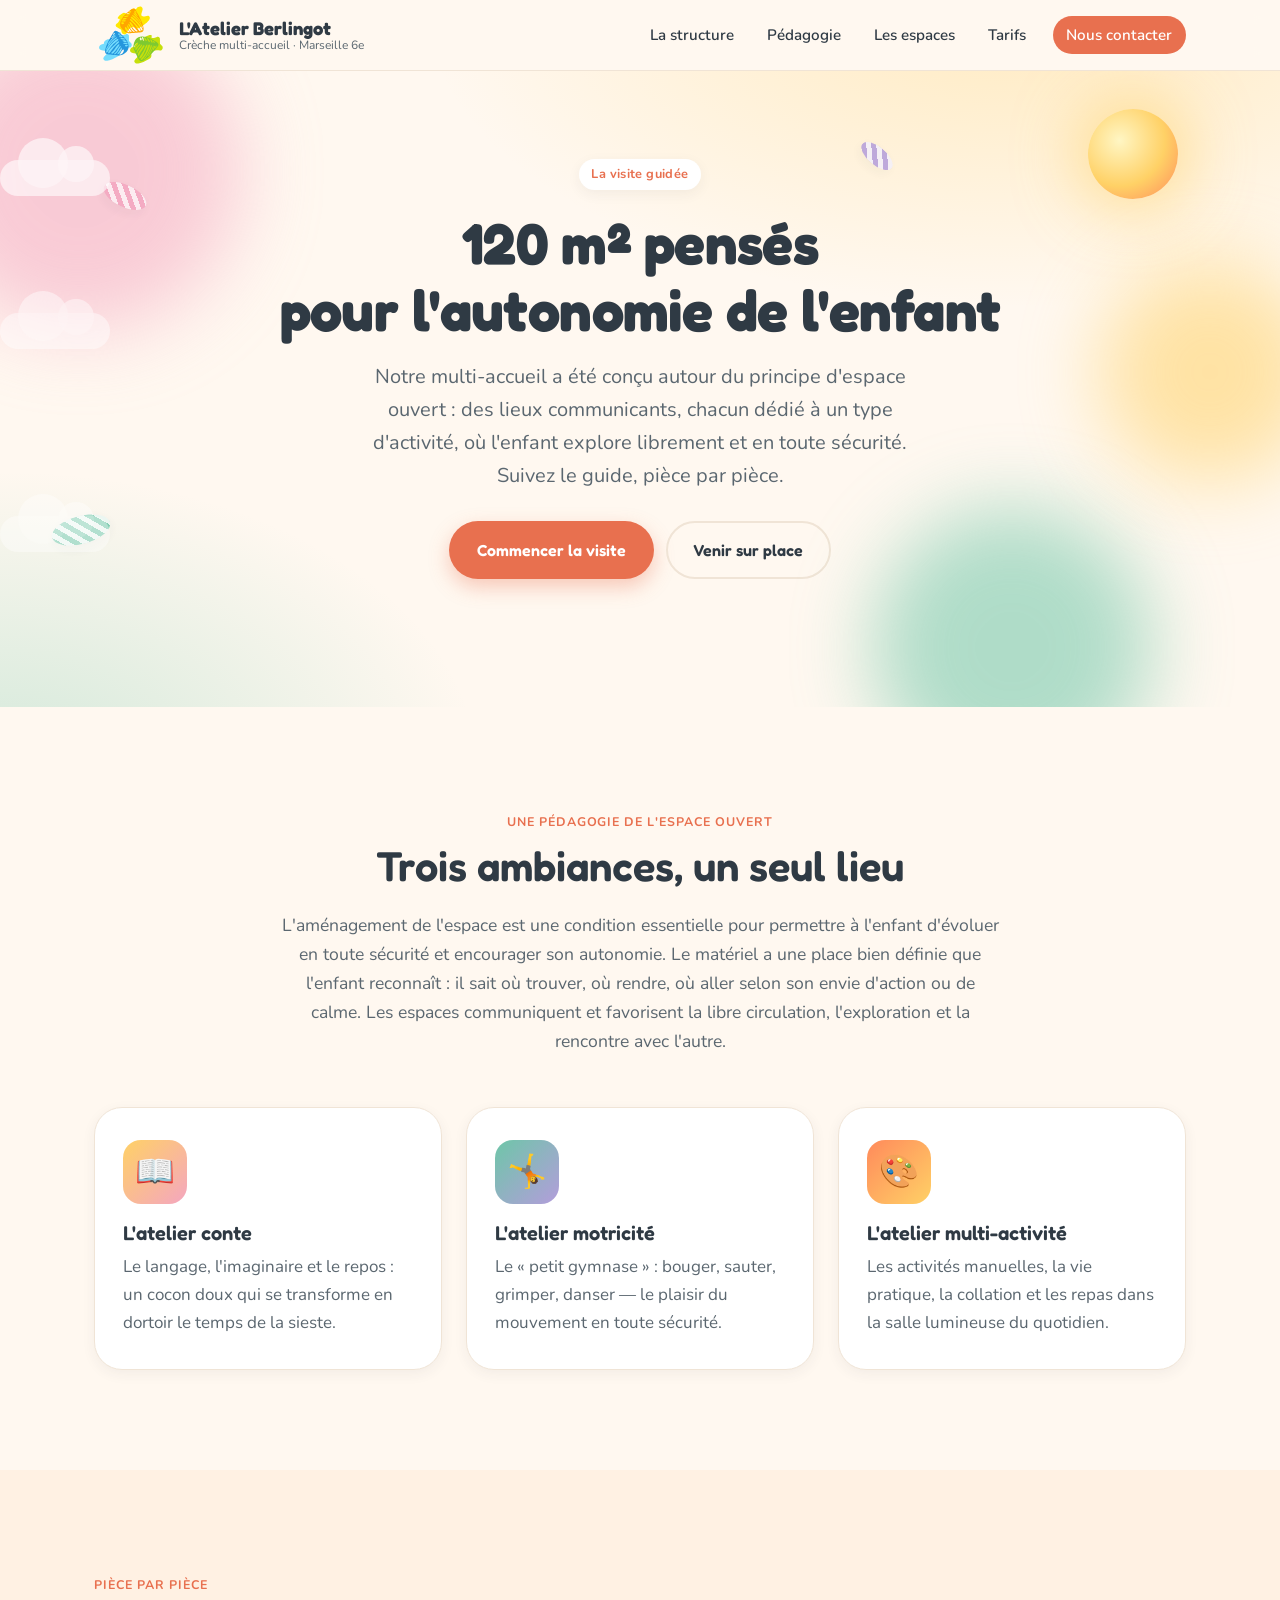
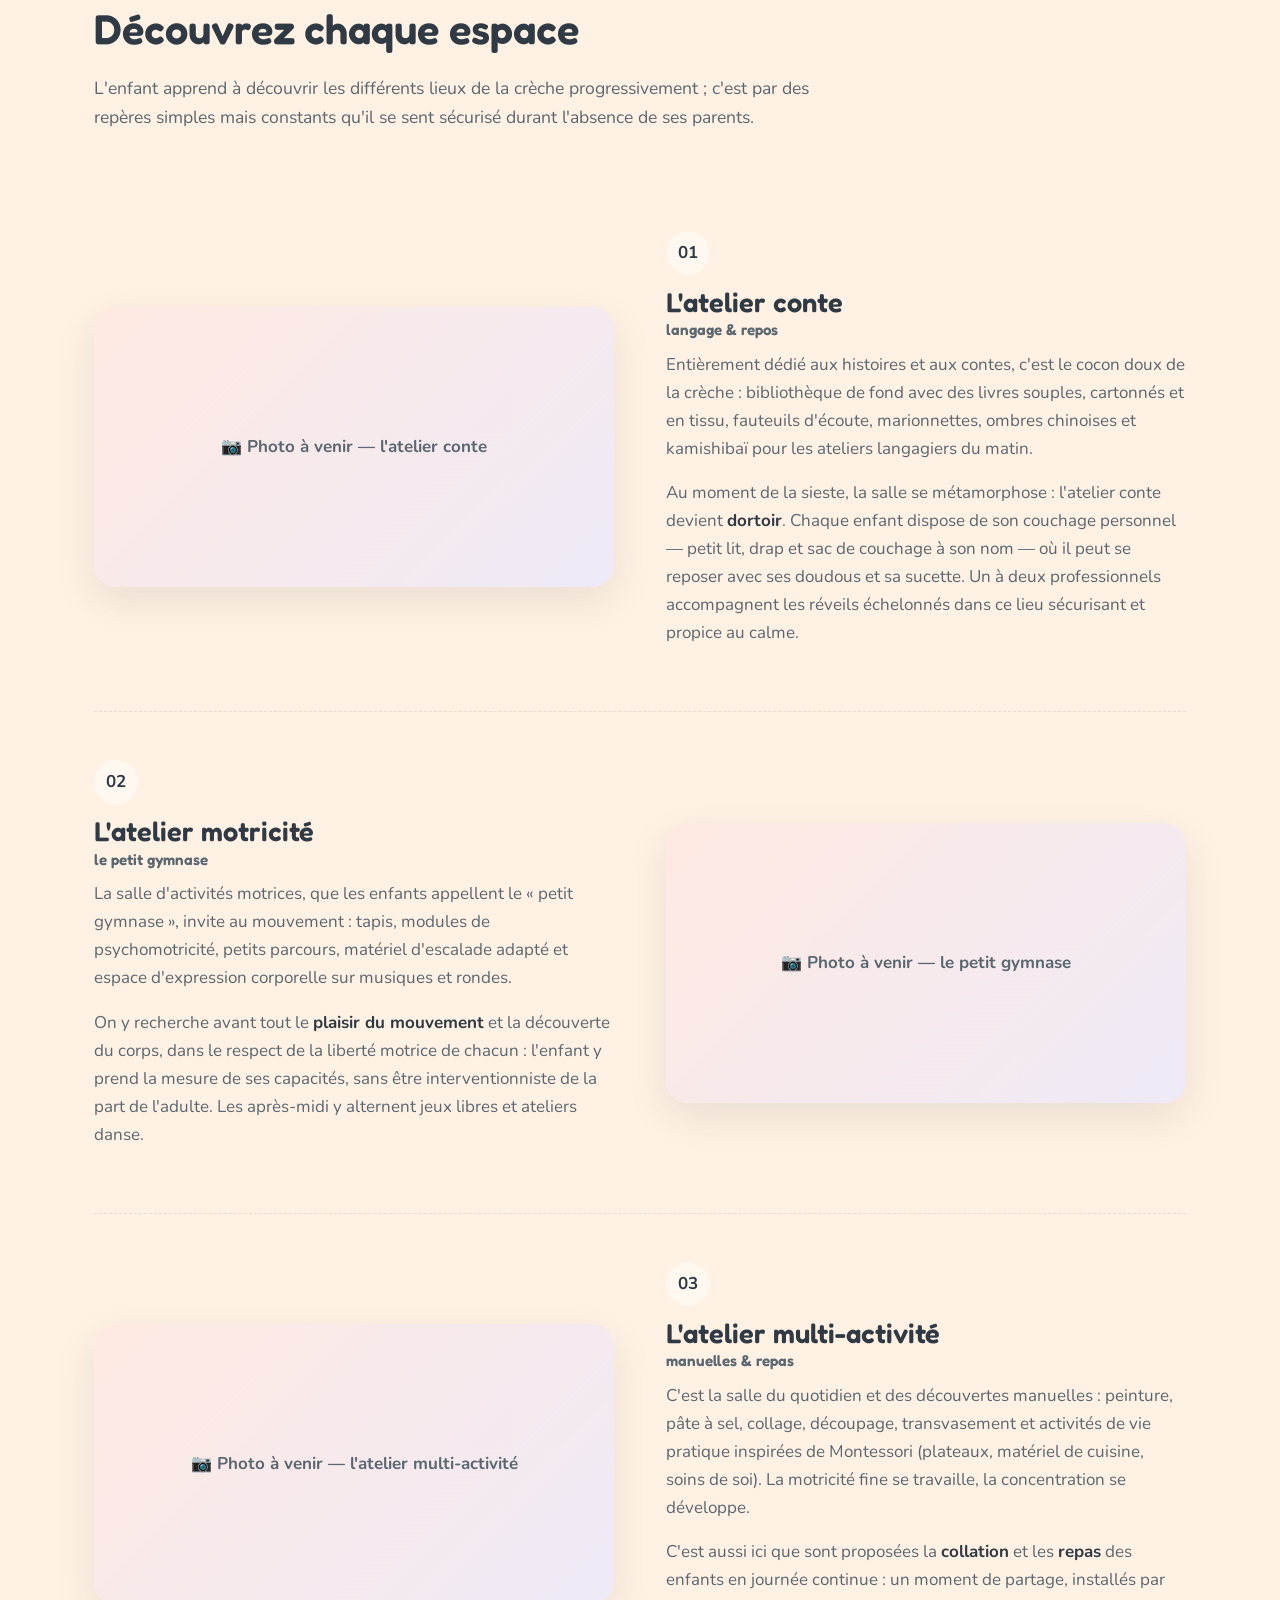
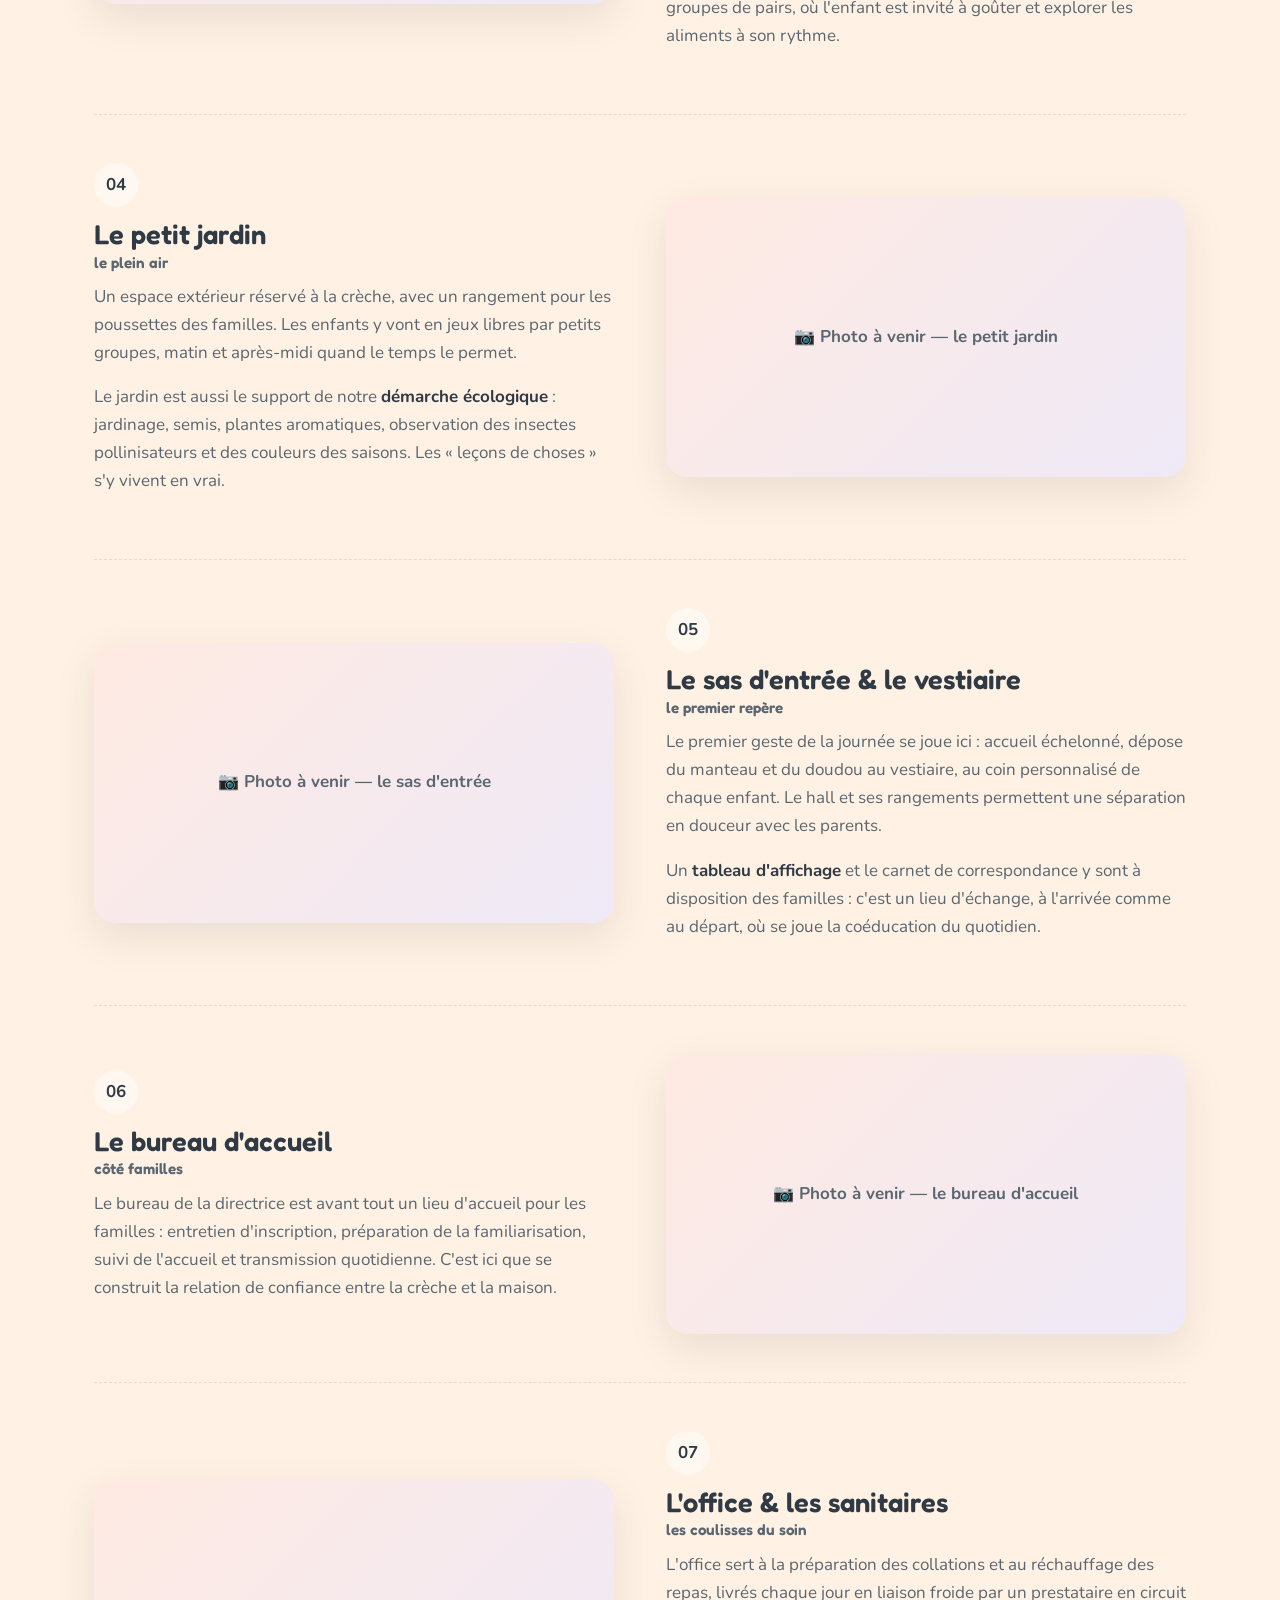
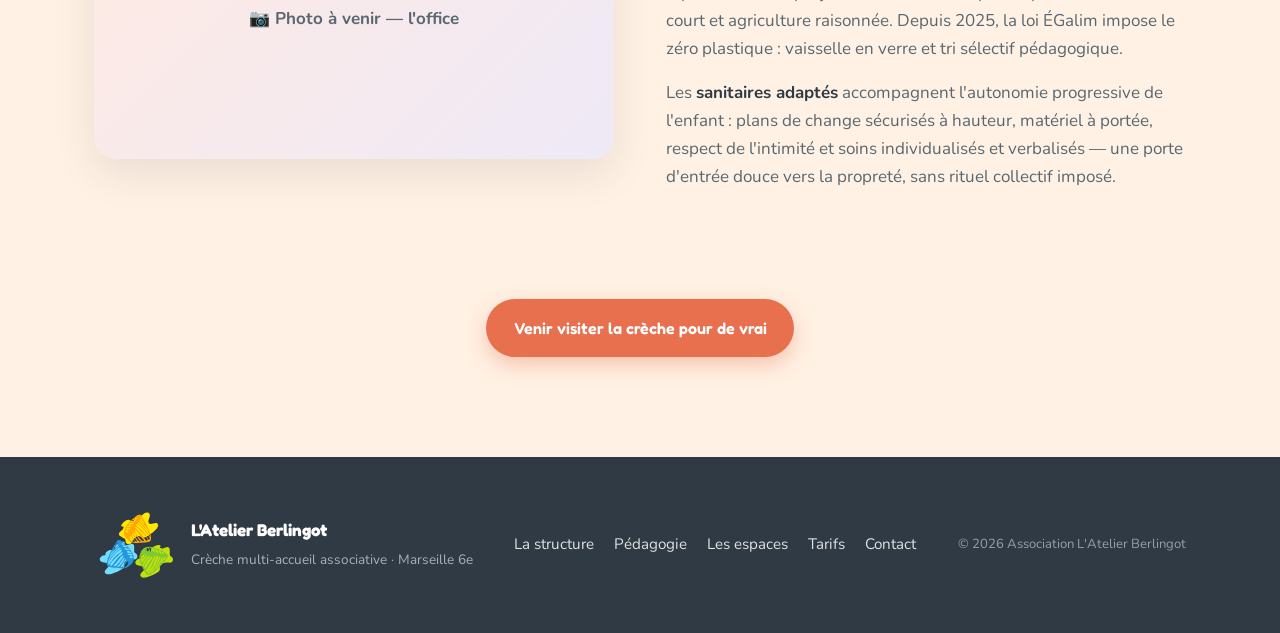
==== espaces.html @ 9757c1de "Nouvelle page « Les espaces » (visite des 120 m²) + styles et sitemap Co-Authored-By: Claude <norepl" ====
<!DOCTYPE html>
<html lang="fr">
<head>
    <meta charset="UTF-8">
    <meta name="viewport" content="width=device-width, initial-scale=1.0">
    <meta name="description" content="Découvrez les espaces de L'Atelier Berlingot : l'atelier conte et son coin dortoir, le petit gymnase de motricité, la salle multi-activité, le vestiaire, l'office, les sanitaires adaptés et le petit jardin — 120 m² pensés pour l'autonomie des enfants.">
    <title>Les espaces — L'Atelier Berlingot</title>

    <!-- SEO : canonical -->
    <link rel="canonical" href="https://latelierberlingot.com/espaces.html">

    <!-- SEO : Open Graph -->
    <meta property="og:type" content="article">
    <meta property="og:locale" content="fr_FR">
    <meta property="og:site_name" content="L'Atelier Berlingot">
    <meta property="og:url" content="https://latelierberlingot.com/espaces.html">
    <meta property="og:title" content="Les espaces — L'Atelier Berlingot">
    <meta property="og:description" content="120 m² pensés en espace ouvert : atelier conte, petit gymnase, salle multi-activité et petit jardin. Visite guidée des lieux où grandissent les enfants.">
    <meta property="og:image" content="https://latelierberlingot.com/assets/og-cover.png">
    <meta property="og:image:width" content="1200">
    <meta property="og:image:height" content="630">
    <meta property="og:image:alt" content="Les espaces d'accueil de la crèche L'Atelier Berlingot à Marseille 6e">
    <meta property="article:section" content="La structure">

    <!-- SEO : Twitter Card -->
    <meta name="twitter:card" content="summary_large_image">
    <meta name="twitter:title" content="Les espaces — L'Atelier Berlingot">
    <meta name="twitter:description" content="120 m² pensés en espace ouvert : atelier conte, petit gymnase, salle multi-activité et petit jardin.">
    <meta name="twitter:image" content="https://latelierberlingot.com/assets/og-cover.png">

    <!-- Confort mobile -->
    <meta name="theme-color" content="#fff8f0">
    <meta name="color-scheme" content="light">
    <meta name="format-detection" content="telephone=yes">
    <meta name="robots" content="index, follow, max-image-preview:large">

    <link rel="preconnect" href="https://fonts.googleapis.com">
    <link rel="preconnect" href="https://fonts.gstatic.com" crossorigin>
    <link href="https://fonts.googleapis.com/css2?family=Fredoka:wght@400;500;600;700&family=Nunito:ital,wght@0,400;0,600;0,700;0,800;1,400&display=swap" rel="stylesheet">
    <link rel="stylesheet" href="css/styles.css">
    <link rel="icon" type="image/svg+xml" href="assets/logo-official.svg">
    <link rel="apple-touch-icon" href="assets/logo-official.svg">
    <link rel="sitemap" type="application/xml" href="/sitemap.xml">
</head>
<body>

<!-- ========================= DONNÉES STRUCTURÉES (SEO) ========================= -->
<script type="application/ld+json">
{
  "@context": "https://schema.org",
  "@graph": [
    {
      "@type": "WebPage",
      "@id": "https://latelierberlingot.com/espaces.html#webpage",
      "url": "https://latelierberlingot.com/espaces.html",
      "name": "Les espaces — L'Atelier Berlingot",
      "description": "120 m² pensés en espace ouvert : atelier conte, petit gymnase, salle multi-activité et petit jardin.",
      "inLanguage": "fr-FR",
      "isPartOf": { "@id": "https://latelierberlingot.com/#website" },
      "about": { "@id": "https://latelierberlingot.com/#organization" },
      "breadcrumb": { "@id": "https://latelierberlingot.com/espaces.html#breadcrumb" }
    },
    {
      "@type": "BreadcrumbList",
      "@id": "https://latelierberlingot.com/espaces.html#breadcrumb",
      "itemListElement": [
        { "@type": "ListItem", "position": 1, "name": "Accueil", "item": "https://latelierberlingot.com/" },
        { "@type": "ListItem", "position": 2, "name": "Les espaces", "item": "https://latelierberlingot.com/espaces.html" }
      ]
    }
  ]
}
</script>

<!-- ========================= HEADER ========================= -->
<header class="site-header" id="top">
    <div class="container header-inner">
        <a href="index.html#top" class="brand">
            <img src="assets/logo-official.svg" alt="" class="brand-logo">
            <span class="brand-text">
                <span class="brand-name">L'Atelier Berlingot</span>
                <span class="brand-tag">Crèche multi-accueil · Marseille 6e</span>
            </span>
        </a>

        <button class="nav-toggle" aria-label="Ouvrir le menu" aria-expanded="false" aria-controls="main-nav">
            <span></span><span></span><span></span>
        </button>

        <nav class="main-nav" id="main-nav" aria-label="Navigation principale">
            <ul>
                <li><a href="index.html#presentation">La structure</a></li>
                <li><a href="pedagogie.html">Pédagogie</a></li>
                <li><a href="espaces.html">Les espaces</a></li>
                <li><a href="index.html#tarifs">Tarifs</a></li>
                <li><a href="index.html#contact" class="nav-cta">Nous contacter</a></li>
            </ul>
        </nav>
    </div>
</header>

<!-- ========================= HERO DE PAGE ========================= -->
<section class="hero hero-page">
    <div class="hero-shapes" aria-hidden="true">
        <span class="blob blob-1"></span>
        <span class="blob blob-2"></span>
        <span class="blob blob-3"></span>
        <span class="candy candy-1"></span>
        <span class="candy candy-2"></span>
        <span class="candy candy-3"></span>
        <span class="sun"></span>
        <span class="cloud cloud-1"></span>
        <span class="cloud cloud-2"></span>
        <span class="cloud cloud-3"></span>
    </div>
    <div class="container">
        <div class="hero-content hero-content--center">
            <p class="hero-eyebrow">La visite guidée</p>
            <h1 class="hero-title">120 m² pensés<br>pour l'autonomie de l'enfant</h1>
            <p class="hero-lead">
                Notre multi-accueil a été conçu autour du principe d'espace ouvert :
                des lieux communicants, chacun dédié à un type d'activité, où l'enfant
                explore librement et en toute sécurité. Suivez le guide, pièce par pièce.
            </p>
            <div class="hero-actions">
                <a href="#atelier-conte" class="btn btn-primary">Commencer la visite</a>
                <a href="index.html#contact" class="btn btn-ghost">Venir sur place</a>
            </div>
        </div>
    </div>
</section>

<!-- ========================= INTRO ========================= -->
<section class="section" id="plan">
    <div class="container">
        <div class="section-head center">
            <span class="section-eyebrow">Une pédagogie de l'espace ouvert</span>
            <h2>Trois ambiances, un seul lieu</h2>
            <p class="section-intro">
                L'aménagement de l'espace est une condition essentielle pour permettre à l'enfant
                d'évoluer en toute sécurité et encourager son autonomie. Le matériel a une place
                bien définie que l'enfant reconnaît : il sait où trouver, où rendre, où aller
                selon son envie d'action ou de calme. Les espaces communiquent et favorisent
                la libre circulation, l'exploration et la rencontre avec l'autre.
            </p>
        </div>

        <div class="cards cards-3">
            <article class="card">
                <div class="card-icon">📖</div>
                <h3>L'atelier conte</h3>
                <p>Le langage, l'imaginaire et le repos : un cocon doux qui se transforme en dortoir le temps de la sieste.</p>
            </article>
            <article class="card">
                <div class="card-icon">🤸</div>
                <h3>L'atelier motricité</h3>
                <p>Le « petit gymnase » : bouger, sauter, grimper, danser — le plaisir du mouvement en toute sécurité.</p>
            </article>
            <article class="card">
                <div class="card-icon">🎨</div>
                <h3>L'atelier multi-activité</h3>
                <p>Les activités manuelles, la vie pratique, la collation et les repas dans la salle lumineuse du quotidien.</p>
            </article>
        </div>
    </div>
</section>

<!-- ========================= ESPACES (visite) ========================= -->
<section class="section section-soft" id="visite">
    <div class="container">
        <div class="section-head">
            <span class="section-eyebrow">Pièce par pièce</span>
            <h2>Découvrez chaque espace</h2>
            <p class="section-intro">
                L'enfant apprend à découvrir les différents lieux de la crèche progressivement ;
                c'est par des repères simples mais constants qu'il se sent sécurisé durant
                l'absence de ses parents.
            </p>
        </div>

        <div class="space-row" id="atelier-conte">
            <figure class="space-photo">
                <img src="assets/espaces/atelier-conte.jpg" alt="L'atelier conte : coin lecture et imaginier transformable en dortoir" loading="lazy" decoding="async" onerror="this.classList.add('photo-missing')">
                <figcaption>📷 Photo à venir — l'atelier conte</figcaption>
            </figure>
            <div class="space-text">
                <span class="space-num">01</span>
                <h3>L'atelier conte <span class="space-sub">langage &amp; repos</span></h3>
                <p>
                    Entièrement dédié aux histoires et aux contes, c'est le cocon doux de la crèche :
                    bibliothèque de fond avec des livres souples, cartonnés et en tissu, fauteuils
                    d'écoute, marionnettes, ombres chinoises et kamishibaï pour les ateliers
                    langagiers du matin.
                </p>
                <p>
                    Au moment de la sieste, la salle se métamorphose : l'atelier conte devient
                    <strong>dortoir</strong>. Chaque enfant dispose de son couchage personnel —
                    petit lit, drap et sac de couchage à son nom — où il peut se reposer avec ses
                    doudous et sa sucette. Un à deux professionnels accompagnent les réveils
                    échelonnés dans ce lieu sécurisant et propice au calme.
                </p>
            </div>
        </div>

        <div class="space-row space-row--reverse" id="atelier-motricite">
            <figure class="space-photo">
                <img src="assets/espaces/atelier-motricite.jpg" alt="Le petit gymnase : salle d'activités motrices avec parcours et tapis" loading="lazy" decoding="async" onerror="this.classList.add('photo-missing')">
                <figcaption>📷 Photo à venir — le petit gymnase</figcaption>
            </figure>
            <div class="space-text">
                <span class="space-num">02</span>
                <h3>L'atelier motricité <span class="space-sub">le petit gymnase</span></h3>
                <p>
                    La salle d'activités motrices, que les enfants appellent le « petit gymnase »,
                    invite au mouvement : tapis, modules de psychomotricité, petits parcours,
                    matériel d'escalade adapté et espace d'expression corporelle sur musiques
                    et rondes.
                </p>
                <p>
                    On y recherche avant tout le <strong>plaisir du mouvement</strong> et la
                    découverte du corps, dans le respect de la liberté motrice de chacun :
                    l'enfant y prend la mesure de ses capacités, sans être interventionniste de
                    la part de l'adulte. Les après-midi y alternent jeux libres et ateliers danse.
                </p>
            </div>
        </div>

        <div class="space-row" id="atelier-multi-activite">
            <figure class="space-photo">
                <img src="assets/espaces/atelier-multi-activite.jpg" alt="La salle multi-activité : tables d'ateliers manuels et coin repas" loading="lazy" decoding="async" onerror="this.classList.add('photo-missing')">
                <figcaption>📷 Photo à venir — l'atelier multi-activité</figcaption>
            </figure>
            <div class="space-text">
                <span class="space-num">03</span>
                <h3>L'atelier multi-activité <span class="space-sub">manuelles &amp; repas</span></h3>
                <p>
                    C'est la salle du quotidien et des découvertes manuelles : peinture, pâte à sel,
                    collage, découpage, transvasement et activités de vie pratique inspirées de
                    Montessori (plateaux, matériel de cuisine, soins de soi). La motricité fine
                    se travaille, la concentration se développe.
                </p>
                <p>
                    C'est aussi ici que sont proposées la <strong>collation</strong> et les
                    <strong>repas</strong> des enfants en journée continue : un moment de partage,
                    installés par groupes de pairs, où l'enfant est invité à goûter et explorer
                    les aliments à son rythme.
                </p>
            </div>
        </div>

        <div class="space-row space-row--reverse" id="jardin">
            <figure class="space-photo">
                <img src="assets/espaces/jardin.jpg" alt="Le petit jardin : espace extérieur avec jeux et coin jardinage" loading="lazy" decoding="async" onerror="this.classList.add('photo-missing')">
                <figcaption>📷 Photo à venir — le petit jardin</figcaption>
            </figure>
            <div class="space-text">
                <span class="space-num">04</span>
                <h3>Le petit jardin <span class="space-sub">le plein air</span></h3>
                <p>
                    Un espace extérieur réservé à la crèche, avec un rangement pour les poussettes
                    des familles. Les enfants y vont en jeux libres par petits groupes, matin et
                    après-midi quand le temps le permet.
                </p>
                <p>
                    Le jardin est aussi le support de notre <strong>démarche écologique</strong> :
                    jardinage, semis, plantes aromatiques, observation des insectes pollinisateurs
                    et des couleurs des saisons. Les « leçons de choses » s'y vivent en vrai.
                </p>
            </div>
        </div>

        <div class="space-row" id="vestiaire">
            <figure class="space-photo">
                <img src="assets/espaces/vestiaire.jpg" alt="Le sas d'entrée et le vestiaire des enfants" loading="lazy" decoding="async" onerror="this.classList.add('photo-missing')">
                <figcaption>📷 Photo à venir — le sas d'entrée</figcaption>
            </figure>
            <div class="space-text">
                <span class="space-num">05</span>
                <h3>Le sas d'entrée &amp; le vestiaire <span class="space-sub">le premier repère</span></h3>
                <p>
                    Le premier geste de la journée se joue ici : accueil échelonné, dépose du manteau
                    et du doudou au vestiaire, au coin personnalisé de chaque enfant. Le hall et ses
                    rangements permettent une séparation en douceur avec les parents.
                </p>
                <p>
                    Un <strong>tableau d'affichage</strong> et le carnet de correspondance y sont
                    à disposition des familles : c'est un lieu d'échange, à l'arrivée comme au
                    départ, où se joue la coéducation du quotidien.
                </p>
            </div>
        </div>

        <div class="space-row space-row--reverse" id="bureau">
            <figure class="space-photo">
                <img src="assets/espaces/bureau.jpg" alt="Le bureau d'accueil des familles" loading="lazy" decoding="async" onerror="this.classList.add('photo-missing')">
                <figcaption>📷 Photo à venir — le bureau d'accueil</figcaption>
            </figure>
            <div class="space-text">
                <span class="space-num">06</span>
                <h3>Le bureau d'accueil <span class="space-sub">côté familles</span></h3>
                <p>
                    Le bureau de la directrice est avant tout un lieu d'accueil pour les familles :
                    entretien d'inscription, préparation de la familiarisation, suivi de l'accueil
                    et transmission quotidienne. C'est ici que se construit la relation de confiance
                    entre la crèche et la maison.
                </p>
            </div>
        </div>

        <div class="space-row" id="office-sanitaires">
            <figure class="space-photo">
                <img src="assets/espaces/office.jpg" alt="L'office et les sanitaires adaptés aux enfants" loading="lazy" decoding="async" onerror="this.classList.add('photo-missing')">
                <figcaption>📷 Photo à venir — l'office</figcaption>
            </figure>
            <div class="space-text">
                <span class="space-num">07</span>
                <h3>L'office &amp; les sanitaires <span class="space-sub">les coulisses du soin</span></h3>
                <p>
                    L'office sert à la préparation des collations et au réchauffage des repas,
                    livrés chaque jour en liaison froide par un prestataire en circuit court et
                    agriculture raisonnée. Depuis 2025, la loi ÉGalim impose le zéro plastique :
                    vaisselle en verre et tri sélectif pédagogique.
                </p>
                <p>
                    Les <strong>sanitaires adaptés</strong> accompagnent l'autonomie progressive
                    de l'enfant : plans de change sécurisés à hauteur, matériel à portée,
                    respect de l'intimité et soins individualisés et verbalisés — une porte
                    d'entrée douce vers la propreté, sans rituel collectif imposé.
                </p>
            </div>
        </div>

        <p class="section-more">
            <a href="index.html#contact" class="btn btn-primary">Venir visiter la crèche pour de vrai</a>
        </p>
    </div>
</section>

<!-- ========================= FOOTER ========================= -->
<footer class="site-footer">
    <div class="container footer-inner">
        <div class="footer-brand">
            <img src="assets/logo-official.svg" alt="" class="footer-logo">
            <div>
                <strong>L'Atelier Berlingot</strong>
                <span>Crèche multi-accueil associative · Marseille 6e</span>
            </div>
        </div>
        <nav class="footer-nav" aria-label="Pied de page">
            <a href="index.html#presentation">La structure</a>
            <a href="pedagogie.html">Pédagogie</a>
            <a href="espaces.html">Les espaces</a>
            <a href="index.html#tarifs">Tarifs</a>
            <a href="index.html#contact">Contact</a>
        </nav>
        <p class="footer-copy">© <span id="year"></span> Association L'Atelier Berlingot</p>
    </div>
</footer>

<script src="js/main.js"></script>
</body>
</html>
---- css/styles.css ----
/* =========================================================
   L'Atelier Berlingot — Feuille de style
   Palette "berlingot" : tons bonbon, doux et joyeux.
   ========================================================= */

/* ---------- Tokens ---------- */
:root {
    --c-coral: #ff8a5b;       /* berlingot citron-menthe → corail */
    --c-mint: #6ec6a8;        /* menthe douce */
    --c-yellow: #ffd166;      /* jaune doux */
    --c-pink: #f4a6c0;        /* rose dragée */
    --c-lilac: #b39ddb;       /* lilas */
    --c-ink: #2f3a44;         /* bleu nuit texte */
    --c-ink-soft: #5b6770;
    --c-cream: #fff8f0;       /* fond crème */
    --c-cream-2: #fff1e3;
    --c-white: #ffffff;
    --c-line: #f0e4d6;

    --brand: #e8704f;         /* corail principal (CTA) */
    --brand-dark: #d45a3a;

    --radius-sm: 10px;
    --radius: 18px;
    --radius-lg: 28px;
    --radius-pill: 999px;

    --shadow-sm: 0 4px 14px rgba(47, 58, 68, 0.06);
    --shadow: 0 14px 40px rgba(47, 58, 68, 0.10);
    --shadow-lg: 0 24px 60px rgba(47, 58, 68, 0.16);

    --container: 1140px;
    --ease: cubic-bezier(.4, .15, .2, 1);

    --font-display: "Fredoka", "Trebuchet MS", system-ui, sans-serif;
    --font-body: "Nunito", system-ui, -apple-system, "Segoe UI", Roboto, sans-serif;
}

/* ---------- Reset léger ---------- */
*, *::before, *::after { box-sizing: border-box; }
/* Pas d'overflow sur <html> : si on y met overflow-x: hidden + overflow-y: auto,
   <html> devient une boîte de scroll qui recalcule scrollWidth et laisse passer
   un scroll latéral sur mobile. On délègue tout au <body> ci-dessous. */
html { scroll-behavior: smooth; }
body {
    margin: 0;
    font-family: var(--font-body);
    color: var(--c-ink);
    background: var(--c-cream);
    line-height: 1.65;
    font-size: 17px;
    -webkit-font-smoothing: antialiased;
    /* overflow-x: hidden neutralise le scroll latéral (les décors du hero
       débordent volontairement). overflow-y reste scrollable pour la page. */
    overflow-x: hidden;
}
img { max-width: 100%; display: block; }
a { color: var(--brand); text-decoration: none; transition: color .2s var(--ease); }
a:hover { color: var(--brand-dark); }
ul { list-style: none; padding: 0; margin: 0; }
h1, h2, h3, h4 { font-family: var(--font-display); line-height: 1.15; color: var(--c-ink); margin: 0 0 .5em; font-weight: 600; }
p { margin: 0 0 1rem; }
strong { color: var(--c-ink); font-weight: 700; }

.container {
    width: 100%;
    max-width: var(--container);
    margin-inline: auto;
    padding-inline: 24px;
}

/* ---------- Boutons ---------- */
.btn {
    display: inline-flex;
    align-items: center;
    justify-content: center;
    gap: .5em;
    padding: .85em 1.6em;
    border-radius: var(--radius-pill);
    font-family: var(--font-display);
    font-weight: 600;
    font-size: 1rem;
    border: 2px solid transparent;
    cursor: pointer;
    transition: transform .2s var(--ease), box-shadow .2s var(--ease), background .2s var(--ease);
    text-align: center;
}
.btn-primary {
    background: var(--brand);
    color: var(--c-white);
    box-shadow: 0 8px 20px rgba(232, 112, 79, .35);
}
.btn-primary:hover {
    background: var(--brand-dark);
    color: #fff;
    transform: translateY(-2px);
    box-shadow: 0 12px 26px rgba(232, 112, 79, .42);
}
.btn-ghost {
    background: transparent;
    color: var(--c-ink);
    border-color: var(--c-line);
}
.btn-ghost:hover { border-color: var(--brand); color: var(--brand); transform: translateY(-2px); }
.btn-block { width: 100%; }

/* =========================================================
   HEADER
   ========================================================= */
.site-header {
    position: sticky;
    top: 0;
    z-index: 50;
    background: rgba(255, 248, 240, .85);
    backdrop-filter: blur(12px);
    -webkit-backdrop-filter: blur(12px);
    border-bottom: 1px solid var(--c-line);
}
.header-inner {
    display: flex;
    align-items: center;
    justify-content: space-between;
    gap: 1rem;
    padding-block: 0;
}

/* Logos : dimensionnés en hauteur pour préserver le ratio 542:512
   du SVG officiel (légèrement plus large que haut). */
.brand-logo {
    height: 70px;
    width: auto;
    display: block;
    flex-shrink: 0;
    transition: transform 1s var(--ease);
}
/* Spin 360° du logo au survol du header — effet « bonbon qui roule ». */
.site-header:hover .brand-logo { transform: rotate(360deg) scale(1.05); }
.footer-logo { height: 80px; width: auto; display: block; flex-shrink: 0; }
.brand { display: inline-flex; align-items: center; gap: .65rem; color: var(--c-ink); }
.brand:hover { color: var(--c-ink); }
.brand-text { display: flex; flex-direction: column; line-height: 1.1; }
.brand-name { font-family: var(--font-display); font-weight: 700; font-size: 1.15rem; color: var(--c-ink); }
.brand-tag { font-size: .75rem; color: var(--c-ink-soft); }

.main-nav ul { display: flex; align-items: center; gap: .35rem; }
.main-nav a {
    color: var(--c-ink);
    font-weight: 600;
    font-size: .95rem;
    padding: .55rem .85rem;
    border-radius: var(--radius-pill);
}
.main-nav a:hover { background: var(--c-cream-2); color: var(--brand); }
.main-nav .nav-cta {
    background: var(--brand);
    color: #fff;
    margin-left: .5rem;
}
.main-nav .nav-cta:hover { background: var(--brand-dark); color: #fff; }

.nav-toggle {
    display: none;
    flex-direction: column;
    gap: 5px;
    width: 44px; height: 44px;
    border: 1px solid var(--c-line);
    background: #fff;
    border-radius: var(--radius-sm);
    cursor: pointer;
    align-items: center;
    justify-content: center;
}
.nav-toggle span {
    width: 20px; height: 2.5px;
    background: var(--c-ink);
    border-radius: 2px;
    transition: transform .3s var(--ease), opacity .3s var(--ease);
}
.nav-toggle[aria-expanded="true"] span:nth-child(1) { transform: translateY(7.5px) rotate(45deg); }
.nav-toggle[aria-expanded="true"] span:nth-child(2) { opacity: 0; }
.nav-toggle[aria-expanded="true"] span:nth-child(3) { transform: translateY(-7.5px) rotate(-45deg); }

/* =========================================================
   HERO
   ========================================================= */
.hero {
    position: relative;
    padding-block: clamp(48px, 8vw, 96px) clamp(40px, 6vw, 80px);
    /* `clip` plutôt que `hidden` : ne crée pas de contexte de scroll, donc les
       décors animés (blobs/nuages) débordants ne propagent aucun overscroll
       latéral au <html>, même sur mobile (iOS Safari inclus). */
    overflow: clip;
    background:
        radial-gradient(1000px 500px at 80% -10%, rgba(255, 209, 102, .35), transparent 60%),
        radial-gradient(800px 500px at 0% 110%, rgba(110, 198, 168, .30), transparent 60%),
        var(--c-cream);
}
.hero-shapes {
    position: absolute;
    inset: 0;
    pointer-events: none;
    /* `contain: paint` isole les décors animés (blobs/nuages) du layout :
       ils restent clipés visuellement ET n'alimentent plus le scrollWidth du
       document, ce qui supprime tout overscroll latéral sur mobile. */
    contain: paint;
}
.blob { position: absolute; border-radius: 50%; filter: blur(40px); opacity: .55; }
/* Les blobs sont décalés via `transform` (et non left/right négatifs) : un
   positionnement par left/right négatif alimente le scrollWidth du document et
   crée un scroll latéral sur mobile. `transform` ne crée pas de scrollable
   overflow → l'effet décoratif "à cheval sur le bord" est préservé sans aucun
   débordement mesurable. */
.blob-1 { width: 320px; height: 320px; background: var(--c-pink); top: -60px; left: 0; transform: translateX(-80px); }
.blob-2 { width: 280px; height: 280px; background: var(--c-mint); bottom: -80px; right: 10%; }
.blob-3 { width: 220px; height: 220px; background: var(--c-yellow); top: 30%; right: 0; transform: translateX(40px); }

/* Petits bonbons berlingot décoratifs */
.candy {
    position: absolute;
    width: 46px; height: 22px;
    border-radius: 50%;
    background:
        repeating-linear-gradient(45deg,
            rgba(255,255,255,.85) 0 5px,
            transparent 5px 10px),
        var(--brand);
    opacity: .85;
    box-shadow: var(--shadow-sm);
    transform: rotate(var(--r, 25deg));
}
.candy-1 { --r: 25deg; top: 18%; left: 8%; background-color: var(--c-pink); }
.candy-2 { --r: -15deg; top: 70%; left: 4%; background-color: var(--c-mint); width: 60px; height: 28px; }
.candy-3 { --r: 40deg; top: 12%; right: 30%; background-color: var(--c-lilac); width: 38px; height: 18px; }

.hero-inner {
    position: relative;
    z-index: 1;
    display: grid;
    grid-template-columns: 1.1fr .9fr;
    gap: clamp(32px, 5vw, 72px);
    align-items: center;
}
.hero-eyebrow {
    display: inline-block;
    background: #fff;
    color: var(--brand);
    font-weight: 700;
    font-size: .8rem;
    letter-spacing: .03em;
    padding: .4em 1em;
    border-radius: var(--radius-pill);
    box-shadow: var(--shadow-sm);
    margin-bottom: 1.25rem;
}
.hero-title {
    font-size: clamp(2.2rem, 5vw, 3.6rem);
    font-weight: 700;
    letter-spacing: -.01em;
    margin-bottom: 1.1rem;
}
.hero-title br + br { display: none; }
.hero-lead {
    font-size: clamp(1.05rem, 1.6vw, 1.25rem);
    color: var(--c-ink-soft);
    max-width: 540px;
    margin-bottom: 1.8rem;
}
.hero-actions { display: flex; flex-wrap: wrap; gap: .75rem; margin-bottom: 2.5rem; }
.hero-meta {
    display: flex;
    flex-wrap: wrap;
    gap: 2rem;
}
.hero-meta li { display: flex; flex-direction: column; line-height: 1.2; }
.hero-meta strong { font-family: var(--font-display); font-size: 1.3rem; color: var(--brand); }
.hero-meta span { font-size: .82rem; color: var(--c-ink-soft); }

/* Visuel hero : photo dans un cadre « bonbon » aux couleurs de la marque */
.hero-visual { position: relative; min-height: 320px; display: grid; place-items: center; }
.hero-photo {
    position: relative;
    width: 100%;
    max-width: 440px;
    aspect-ratio: 4 / 3;
    margin: 0;
    padding: 10px;
    background: linear-gradient(135deg, #fff 0%, var(--c-cream-2) 100%);
    border-radius: var(--radius-lg);
    box-shadow: var(--shadow-lg);
    border: 3px solid #fff;
    animation: bob 5s ease-in-out infinite;
}
.hero-photo::after {
    /* Anneau accent corail pour faire le lien avec les couleurs Berlingot */
    content: "";
    position: absolute;
    inset: -3px;
    border-radius: inherit;
    pointer-events: none;
    box-shadow: 0 0 0 3px var(--c-coral);
    opacity: .35;
}
.hero-photo img {
    display: block;
    width: 100%;
    height: 100%;
    object-fit: cover;
    border-radius: calc(var(--radius-lg) - 8px);
}
@keyframes bob { 0%,100% { transform: translateY(0); } 50% { transform: translateY(-10px); } }
.float-star {
    position: absolute;
    font-size: 1.6rem;
    animation: spin 8s linear infinite;
    opacity: .8;
}
.s1 { top: 10%; left: 6%; color: var(--c-yellow); animation-duration: 9s; }
.s2 { bottom: 12%; right: 4%; color: var(--c-pink); animation-duration: 7s; }
.s3 { top: 40%; right: 2%; color: var(--c-mint); animation-duration: 11s; }
@keyframes spin { 0%,100% { transform: rotate(0); } 50% { transform: rotate(180deg); } }

/* ---------- Décor animé du hero (soleil, nuages, oiseaux) ---------- */
/* Wrapper des étoiles : permet le parallax à la souris sans casser l'animation spin. */
.float-stars {
    position: absolute;
    inset: 0;
    transition: translate .3s ease-out;
    will-change: translate;
}
/* Parallax à la souris : on utilise la propriété `translate` (indépendante de
   `transform`) pour se combiner sans conflit avec les rotate/scale/animations
   existants. Les variables --px/--py sont pilotées par le JS. */
.hero-shapes > *,
.float-stars {
    translate: var(--px, 0px) var(--py, 0px);
    transition: translate .3s ease-out;
}

/* Soleil pulsant en haut à droite */
.sun {
    position: absolute;
    top: 6%;
    right: 8%;
    width: 90px; height: 90px;
    border-radius: 50%;
    background: radial-gradient(circle at 35% 35%, #fff6c4, var(--c-yellow) 55%, var(--c-coral) 100%);
    box-shadow: 0 0 60px 12px rgba(255, 209, 102, .55);
    animation: sun-pulse 4s ease-in-out infinite;
}
@keyframes sun-pulse {
    0%, 100% { transform: scale(1); box-shadow: 0 0 60px 12px rgba(255, 209, 102, .55); }
    50%      { transform: scale(1.1); box-shadow: 0 0 80px 20px rgba(255, 209, 102, .7); }
}

/* Nuages dérivants */
.cloud {
    position: absolute;
    width: 110px; height: 36px;
    background: rgba(255, 255, 255, .75);
    border-radius: 50px;
    filter: blur(.5px);
}
.cloud::before, .cloud::after {
    content: "";
    position: absolute;
    background: rgba(255, 255, 255, .75);
    border-radius: 50%;
}
.cloud::before { width: 50px; height: 50px; top: -22px; left: 18px; }
.cloud::after  { width: 36px; height: 36px; top: -14px; left: 58px; }
.cloud-1 { top: 14%; left: 0; opacity: .8; animation: cloud-drift 45s linear infinite; }
.cloud-2 { top: 38%; left: 0; opacity: .6; animation: cloud-drift-2 60s linear infinite; animation-delay: -20s; }
.cloud-3 { top: 70%; left: 0; opacity: .5; animation: cloud-drift-3 55s linear infinite; animation-delay: -35s; }
/* Drift via `transform: translateX()` (et non `left`) : transform n'alimente pas
   le scrollWidth du document, donc les nuages peuvent traverser le ciel sans
   créer d'overscroll latéral sur mobile. Chaque nuage garde son scale propre.
   Le parallax (propriété `translate` indépendante) reste compatible. */
@keyframes cloud-drift {
    from { transform: translateX(-15vw) scale(1); }
    to   { transform: translateX(110vw) scale(1); }
}
@keyframes cloud-drift-2 {
    from { transform: translateX(-15vw) scale(.7); }
    to   { transform: translateX(110vw) scale(.7); }
}
@keyframes cloud-drift-3 {
    from { transform: translateX(-15vw) scale(.85); }
    to   { transform: translateX(110vw) scale(.85); }
}

/* =========================================================
   SECTIONS
   ========================================================= */
.section { padding-block: clamp(56px, 8vw, 100px); }
.section-soft { background: var(--c-cream-2); }
.section-tint {
    background:
        radial-gradient(700px 300px at 90% 0%, rgba(244, 166, 192, .25), transparent 60%),
        var(--c-cream);
}
.section-head { max-width: 720px; margin-bottom: clamp(32px, 4vw, 56px); }
.section-head.center { margin-inline: auto; text-align: center; }
.section-eyebrow {
    display: inline-block;
    color: var(--brand);
    font-weight: 700;
    text-transform: uppercase;
    letter-spacing: .08em;
    font-size: .78rem;
    margin-bottom: .6rem;
}
.section-head h2 { font-size: clamp(1.8rem, 3.5vw, 2.6rem); }
.section-intro { font-size: 1.1rem; color: var(--c-ink-soft); }

/* ---------- Cards ---------- */
.cards { display: grid; gap: 24px; }
.cards-3 { grid-template-columns: repeat(3, 1fr); }
.card {
    background: #fff;
    border-radius: var(--radius-lg);
    padding: 32px 28px;
    box-shadow: var(--shadow-sm);
    border: 1px solid var(--c-line);
    transition: transform .3s var(--ease), box-shadow .3s var(--ease);
}
.card:hover { transform: translateY(-6px); box-shadow: var(--shadow); }
.card-icon {
    width: 64px; height: 64px;
    display: grid; place-items: center;
    font-size: 2rem;
    border-radius: var(--radius);
    background: linear-gradient(135deg, var(--c-yellow), var(--c-pink));
    margin-bottom: 18px;
}
.card:nth-child(2) .card-icon { background: linear-gradient(135deg, var(--c-mint), var(--c-lilac)); }
.card:nth-child(3) .card-icon { background: linear-gradient(135deg, var(--c-coral), var(--c-yellow)); }
.card h3 { font-size: 1.25rem; margin-bottom: .5rem; }
.card p { color: var(--c-ink-soft); margin: 0; }

/* ---------- Bounce des emojis au survol des cards ---------- */
.card-icon,
.pricing-card .card-icon,
.team-card .card-icon { transition: transform .3s var(--ease); }
.card:hover .card-icon,
.pricing-card:hover .card-icon,
.team-card:hover .card-icon { animation: emoji-bounce .5s var(--ease); }
@keyframes emoji-bounce {
    0%   { transform: translateY(0) scale(1); }
    40%  { transform: translateY(-3px) scale(1.06); }
    100% { transform: translateY(0) scale(1); }
}

/* ---------- Pédagogie ---------- */
.peda-grid {
    display: grid;
    grid-template-columns: 1.4fr 1fr;
    gap: clamp(32px, 4vw, 56px);
    align-items: start;
}
.peda-list { display: grid; gap: 8px; }
.peda-item {
    display: grid;
    grid-template-columns: auto 1fr;
    gap: 20px;
    padding: 20px 0;
    border-bottom: 1px dashed var(--c-line);
}
.peda-item:last-child { border-bottom: none; }
.peda-num {
    font-family: var(--font-display);
    font-weight: 700;
    font-size: 1.6rem;
    color: var(--brand);
    opacity: .55;
}
.peda-item h3 { font-size: 1.15rem; margin-bottom: .25rem; }
.peda-item p { color: var(--c-ink-soft); margin: 0; }

.quote-card {
    position: sticky;
    top: 100px;
    background: linear-gradient(160deg, var(--c-coral), var(--brand));
    color: #fff;
    border-radius: var(--radius-lg);
    padding: 40px 32px;
    box-shadow: var(--shadow);
    overflow: hidden;
    position: relative;
}
.quote-card::after {
    content: "";
    position: absolute;
    width: 200px; height: 200px;
    background: rgba(255,255,255,.12);
    border-radius: 50%;
    bottom: -80px; right: -60px;
}
.quote-mark { font-family: var(--font-display); font-size: 4rem; line-height: .6; opacity: .8; }
.quote-text { font-size: 1.2rem; font-weight: 600; font-family: var(--font-display); position: relative; z-index: 1; }
.quote-author { margin: 0; font-size: .9rem; opacity: .9; position: relative; z-index: 1; }

/* ---------- Pratique ---------- */
.practical { display: grid; grid-template-columns: 1.2fr 1fr; gap: clamp(32px, 4vw, 56px); align-items: start; }
.info-block {
    padding: 24px 0;
    border-bottom: 1px solid var(--c-line);
}
.info-block:first-child { padding-top: 0; }
.info-block:last-child { border-bottom: none; }
.info-block h3 { font-size: 1.2rem; margin-bottom: .4rem; }
.info-block p { color: var(--c-ink-soft); margin: 0; }

.hours-card {
    background: #fff;
    border-radius: var(--radius-lg);
    padding: 32px;
    box-shadow: var(--shadow);
    border: 1px solid var(--c-line);
    position: sticky;
    top: 100px;
}
.hours-card h3 { font-size: 1.3rem; margin-bottom: 1rem; }
.hours-list { display: grid; gap: .5rem; }
.hours-list li {
    display: flex;
    justify-content: space-between;
    gap: 1rem;
    padding: .55rem 0;
    border-bottom: 1px dashed var(--c-line);
    font-size: .95rem;
}
.hours-list li:last-child { border-bottom: none; }
.hours-list li span:first-child { font-weight: 700; color: var(--c-ink); }
.hours-list li span:last-child { color: var(--c-ink-soft); text-align: right; font-variant-numeric: tabular-nums; }
.hours-list li.closed span { color: var(--c-ink-soft); opacity: .7; }
.hours-note { font-size: .85rem; color: var(--c-ink-soft); margin: .75rem 0 0; font-style: italic; }

/* ---------- FAQ ---------- */
.faq { display: grid; gap: 12px; max-width: 820px; }
.faq-item {
    background: #fff;
    border: 1px solid var(--c-line);
    border-radius: var(--radius);
    padding: 4px 24px;
    box-shadow: var(--shadow-sm);
    transition: box-shadow .2s var(--ease);
}
.faq-item[open] { box-shadow: var(--shadow); }
.faq-item summary {
    cursor: pointer;
    list-style: none;
    padding: 18px 0;
    font-family: var(--font-display);
    font-weight: 600;
    font-size: 1.05rem;
    color: var(--c-ink);
    display: flex;
    justify-content: space-between;
    align-items: center;
    gap: 1rem;
}
.faq-item summary::-webkit-details-marker { display: none; }
.faq-item summary::after {
    content: "+";
    font-size: 1.6rem;
    font-weight: 400;
    color: var(--brand);
    transition: transform .3s var(--ease);
    line-height: 1;
}
.faq-item[open] summary::after { transform: rotate(45deg); }
.faq-answer { padding-bottom: 20px; color: var(--c-ink-soft); }
.faq-answer p:last-child { margin-bottom: 0; }

/* ---------- Contact ---------- */
.contact-wrap {
    display: grid;
    grid-template-columns: 1fr 1fr;
    gap: clamp(32px, 4vw, 56px);
    align-items: start;
}
.contact-list { display: grid; gap: 1.25rem; margin: 24px 0; }
.contact-list li {
    display: grid;
    grid-template-columns: auto 1fr;
    gap: 16px;
    align-items: start;
}
.contact-ic {
    width: 48px; height: 48px;
    display: grid; place-items: center;
    background: var(--c-cream-2);
    border-radius: var(--radius-sm);
    font-size: 1.4rem;
}
.contact-list strong { display: block; font-family: var(--font-display); margin-bottom: .15rem; }
.contact-list p { margin: 0; color: var(--c-ink-soft); }
.contact-list a { color: var(--c-ink-soft); }
.contact-list a:hover { color: var(--brand); }

.map-embed {
    margin-top: 24px;
    border-radius: var(--radius);
    overflow: hidden;
    box-shadow: var(--shadow-sm);
    border: 1px solid var(--c-line);
    background: var(--c-cream-2);
}
.map-embed iframe { display: block; width: 100%; height: 240px; border: 0; }
.map-link {
    display: block;
    padding: 10px 16px;
    font-size: .9rem;
    font-weight: 600;
    background: var(--c-cream-2);
}

.contact-form {
    background: #fff;
    border-radius: var(--radius-lg);
    padding: 36px;
    box-shadow: var(--shadow);
    border: 1px solid var(--c-line);
}
.contact-form h3 { font-size: 1.4rem; margin-bottom: 1.25rem; }
.field { margin-bottom: 18px; }
.field label {
    display: block;
    font-weight: 700;
    font-size: .9rem;
    margin-bottom: .4rem;
    color: var(--c-ink);
}
.field .opt { font-weight: 400; color: var(--c-ink-soft); }
.field input, .field textarea {
    width: 100%;
    padding: .8rem 1rem;
    border: 2px solid var(--c-line);
    border-radius: var(--radius-sm);
    font-family: var(--font-body);
    font-size: 1rem;
    color: var(--c-ink);
    background: var(--c-cream);
    transition: border-color .2s var(--ease), background .2s var(--ease);
}
.field input:focus, .field textarea:focus {
    outline: none;
    border-color: var(--brand);
    background: #fff;
}
.field textarea { resize: vertical; }
.form-note { font-size: .9rem; margin: 12px 0 0; min-height: 1.2em; color: var(--c-mint); font-weight: 600; }
.form-note.error { color: var(--brand-dark); }

/* =========================================================
   COMPOSANTS ADDITIONNELS (refonte 2026)
   ========================================================= */

/* ---------- Hero centré (pages internes) ---------- */
.hero-page { padding-block: clamp(56px, 7vw, 88px); }
.hero-content--center {
    max-width: 760px;
    margin-inline: auto;
    text-align: center;
}
.hero-content--center .hero-lead { margin-inline: auto; }
.hero-content--center .hero-actions { justify-content: center; }

/* ---------- Lien "en savoir plus" sous section ---------- */
.section-more {
    text-align: center;
    margin-top: clamp(28px, 4vw, 44px);
    margin-bottom: 0;
}

/* ---------- Cards tarifaires ---------- */
.pricing-grid {
    display: grid;
    grid-template-columns: repeat(3, 1fr);
    gap: 24px;
    margin-bottom: 20px;
}
.pricing-card {
    background: #fff;
    border-radius: var(--radius-lg);
    padding: 32px 28px;
    box-shadow: var(--shadow-sm);
    border: 1px solid var(--c-line);
    transition: transform .3s var(--ease), box-shadow .3s var(--ease);
}
.pricing-card:hover { transform: translateY(-6px); box-shadow: var(--shadow); }
.pricing-card .card-icon {
    width: 64px; height: 64px;
    display: grid; place-items: center;
    font-size: 2rem;
    border-radius: var(--radius);
    margin-bottom: 18px;
}
.pricing-grid .pricing-card:nth-child(1) .card-icon { background: linear-gradient(135deg, var(--c-yellow), var(--c-pink)); }
.pricing-grid .pricing-card:nth-child(2) .card-icon { background: linear-gradient(135deg, var(--c-mint), var(--c-lilac)); }
.pricing-grid .pricing-card:nth-child(3) .card-icon { background: linear-gradient(135deg, var(--c-coral), var(--c-yellow)); }
.pricing-card h3 { font-size: 1.2rem; margin-bottom: .5rem; }
.pricing-card p { color: var(--c-ink-soft); margin: 0 0 .75rem; font-size: .97rem; }
.pricing-eg {
    background: var(--c-cream-2);
    border-radius: var(--radius-sm);
    padding: .65rem .85rem !important;
    font-size: .9rem !important;
}
.pricing-help {
    max-width: 820px;
    text-align: center;
    color: var(--c-ink-soft);
    margin: 8px auto clamp(28px, 4vw, 44px);
    font-size: .97rem;
}

/* ---------- Carte "feature" pleine largeur ---------- */
.card-feature {
    margin-top: 24px;
    background: linear-gradient(135deg, #fff, var(--c-cream-2));
}
.card-feature .card-icon { background: linear-gradient(135deg, var(--c-mint), var(--c-yellow)); }
.card-feature p { color: var(--c-ink-soft); }
.card-feature p:last-child { margin-bottom: 0; }

/* ---------- Grille équipe ---------- */
.team-grid {
    display: grid;
    grid-template-columns: repeat(3, 1fr);
    gap: 24px;
}
.team-card {
    background: #fff;
    border-radius: var(--radius-lg);
    padding: 28px 26px;
    box-shadow: var(--shadow-sm);
    border: 1px solid var(--c-line);
    transition: transform .3s var(--ease), box-shadow .3s var(--ease);
}
.team-card:hover { transform: translateY(-6px); box-shadow: var(--shadow); }
.team-role {
    display: inline-block;
    background: var(--c-cream-2);
    color: var(--brand);
    font-weight: 700;
    font-size: .72rem;
    letter-spacing: .05em;
    text-transform: uppercase;
    padding: .3em .8em;
    border-radius: var(--radius-pill);
    margin-bottom: .8rem;
}
.team-card h3 { font-size: 1.15rem; margin-bottom: .15rem; }
.team-job {
    font-family: var(--font-display);
    font-weight: 600;
    font-size: .9rem;
    color: var(--brand);
    margin: 0 0 .7rem !important;
}
.team-card p:not(.team-job) { color: var(--c-ink-soft); margin: 0; font-size: .95rem; }

/* ---------- Séparateur de carte ---------- */
.card-sep {
    border: none;
    border-top: 1px dashed var(--c-line);
    margin: 1.25rem 0;
}

/* ---------- Timeline (journée type) ---------- */
.timeline {
    display: grid;
    gap: 16px;
    max-width: 760px;
    margin-inline: auto;
    counter-reset: step;
}
.timeline-item {
    display: grid;
    grid-template-columns: 90px 1fr;
    gap: 24px;
    align-items: start;
    background: #fff;
    border: 1px solid var(--c-line);
    border-left: 4px solid var(--brand);
    border-radius: var(--radius);
    padding: 22px 26px;
    box-shadow: var(--shadow-sm);
    counter-increment: step;
}
.timeline-time {
    font-family: var(--font-display);
    font-weight: 700;
    color: var(--brand);
    font-size: 1.2rem;
    font-variant-numeric: tabular-nums;
}
.timeline-body h3 { font-size: 1.1rem; margin-bottom: .25rem; }
.timeline-body p { color: var(--c-ink-soft); margin: 0; font-size: .96rem; }

/* ---------- Responsive des nouveaux composants ---------- */
@media (max-width: 960px) {
    .pricing-grid, .team-grid { grid-template-columns: 1fr; }
}
@media (max-width: 560px) {
    .timeline-item { grid-template-columns: 1fr; gap: 6px; }
    .timeline-time { font-size: 1.05rem; }
}

/* ---------- Footer ---------- */
.site-footer {
    background: var(--c-ink);
    color: rgba(255,255,255,.85);
    padding-block: 48px;
}
.footer-inner {
    display: grid;
    grid-template-columns: auto 1fr auto;
    gap: 32px;
    align-items: center;
}
.footer-brand { display: flex; align-items: center; gap: 12px; }
.footer-brand strong { display: block; color: #fff; font-family: var(--font-display); }
.footer-brand span { font-size: .85rem; opacity: .7; }
.footer-nav { display: flex; gap: 1.25rem; justify-content: center; flex-wrap: wrap; }
.footer-nav a { color: rgba(255,255,255,.85); font-size: .95rem; }
.footer-nav a:hover { color: var(--c-yellow); }
.footer-copy { font-size: .82rem; opacity: .6; margin: 0; text-align: right; }

/* =========================================================
   REVEAL ON SCROLL
   ========================================================= */
.reveal {
    opacity: 0;
    transform: translateY(28px);
    transition: opacity .7s var(--ease), transform .7s var(--ease);
    will-change: opacity, transform;
}
.reveal.is-visible { opacity: 1; transform: none; }

/* =========================================================
   RESPONSIVE
   ========================================================= */
@media (max-width: 960px) {
    .hero-inner { grid-template-columns: 1fr; gap: 8px; }
    /* La photo remplace l'ancienne maison CSS : plus de scale(.85) artificiel,
       on la cible plutôt par largeur/max-width pour qu'elle respire sur tablette. */
    .hero-visual { order: -1; min-height: auto; }
    .hero-photo { max-width: 420px; margin-inline: auto; }
    .peda-grid, .practical, .contact-wrap { grid-template-columns: 1fr; }
    .quote-card, .hours-card { position: static; }
    .cards-3 { grid-template-columns: 1fr; }
}

@media (max-width: 760px) {
    .nav-toggle { display: flex; }
    .main-nav {
        position: fixed;
        left: 0;
        right: 0;
        top: 100%;                  /* se colle sous le header, quelle que soit sa hauteur */
        background: var(--c-cream);
        border-bottom: 1px solid var(--c-line);
        max-height: 0;
        overflow: hidden;
        transition: max-height .35s var(--ease);
        box-shadow: var(--shadow);
    }
    .main-nav.is-open { max-height: 360px; }
    .main-nav ul {
        flex-direction: column;
        align-items: stretch;
        gap: 0;
        padding: 12px;
    }
    .main-nav a { padding: .9rem 1rem; border-radius: var(--radius-sm); }
    .main-nav a:hover { background: var(--c-cream-2); }
    .main-nav .nav-cta { margin-left: 0; text-align: center; }

    .hero-meta { gap: 1.5rem; }
    .footer-inner { grid-template-columns: 1fr; text-align: center; }
    .footer-brand { justify-content: center; }
    .footer-copy { text-align: center; }
}

@media (max-width: 420px) {
    .hero-meta { gap: 1rem; }
    .hero-meta strong { font-size: 1.1rem; }
    /* Étoiles plus discrètes sur tout petit écran pour ne pas surcharger la photo. */
    .float-star { font-size: 1.2rem; opacity: .65; }
    .contact-form, .hours-card { padding: 24px; }
}

/* ---------- Accessibilité ---------- */
:focus-visible {
    outline: 3px solid var(--c-lilac);
    outline-offset: 3px;
    border-radius: 4px;
}

/* ---------- Confettis (soumission formulaire) ---------- */
.confetti {
    position: fixed;
    top: 0;
    left: 0;
    width: 10px; height: 14px;
    pointer-events: none;
    z-index: 9999;
    border-radius: 2px;
    will-change: transform, opacity;
    animation: confetti-fall 2.5s var(--ease) forwards;
}
@keyframes confetti-fall {
    0%   { transform: translate(0, 0) rotate(0); opacity: 1; }
    100% { transform: translate(var(--dx), var(--dy)) rotate(var(--rot)); opacity: 0; }
}
@media (prefers-reduced-motion: reduce) {
    *, *::before, *::after {
        animation-duration: .001ms !important;
        animation-iteration-count: 1 !important;
        transition-duration: .001ms !important;
        scroll-behavior: auto !important;
    }
    .reveal { opacity: 1; transform: none; }
}

/* ---------- Page « Les espaces » ---------- */
.space-row {
    display: grid;
    grid-template-columns: minmax(0, 1fr) minmax(0, 1fr);
    gap: clamp(24px, 4vw, 56px);
    align-items: center;
    padding-block: clamp(28px, 4vw, 48px);
    border-bottom: 1px dashed color-mix(in srgb, var(--c-ink) 12%, transparent);
}
.space-row:last-of-type { border-bottom: none; }
.space-row--reverse .space-photo { order: 2; }
.space-photo {
    position: relative;
    margin: 0;
    border-radius: 22px;
    overflow: hidden;
    box-shadow: var(--shadow);
    background: linear-gradient(135deg, color-mix(in srgb, var(--c-coral) 18%, #fff), color-mix(in srgb, var(--c-lilac) 22%, #fff));
    min-height: 280px;
}
.space-photo img {
    display: block;
    width: 100%;
    height: auto;
    aspect-ratio: 4 / 3;
    object-fit: cover;
    transition: transform .4s var(--ease);
}
.space-row:hover .space-photo img { transform: scale(1.03); }
.space-photo img.photo-missing { display: none; }
.space-photo figcaption {
    position: absolute;
    inset: 0;
    display: flex;
    align-items: center;
    justify-content: center;
    font-weight: 700;
    color: var(--c-ink-soft);
    padding: 1rem;
    text-align: center;
}
.space-photo img:not(.photo-missing) + figcaption {
    position: static;
    display: block;
    padding: .5rem .75rem;
    font-size: .85rem;
    background: #fff;
    text-align: center;
}
.space-num {
    display: inline-flex;
    align-items: center;
    justify-content: center;
    width: 44px; height: 44px;
    border-radius: 50%;
    background: var(--c-cream);
    font-family: var(--f-display, inherit);
    font-weight: 700;
    color: var(--c-ink);
    margin-bottom: .75rem;
}
.space-text h3 {
    font-size: clamp(1.3rem, 2.5vw, 1.7rem);
    margin-bottom: .75rem;
}
.space-sub {
    display: block;
    font-size: .95rem;
    font-weight: 600;
    color: var(--c-ink-soft);
    margin-top: .2rem;
}
.space-text p { color: var(--c-ink-soft); }
@media (max-width: 860px) {
    .space-row { grid-template-columns: 1fr; }
    .space-row--reverse .space-photo { order: 0; }
}
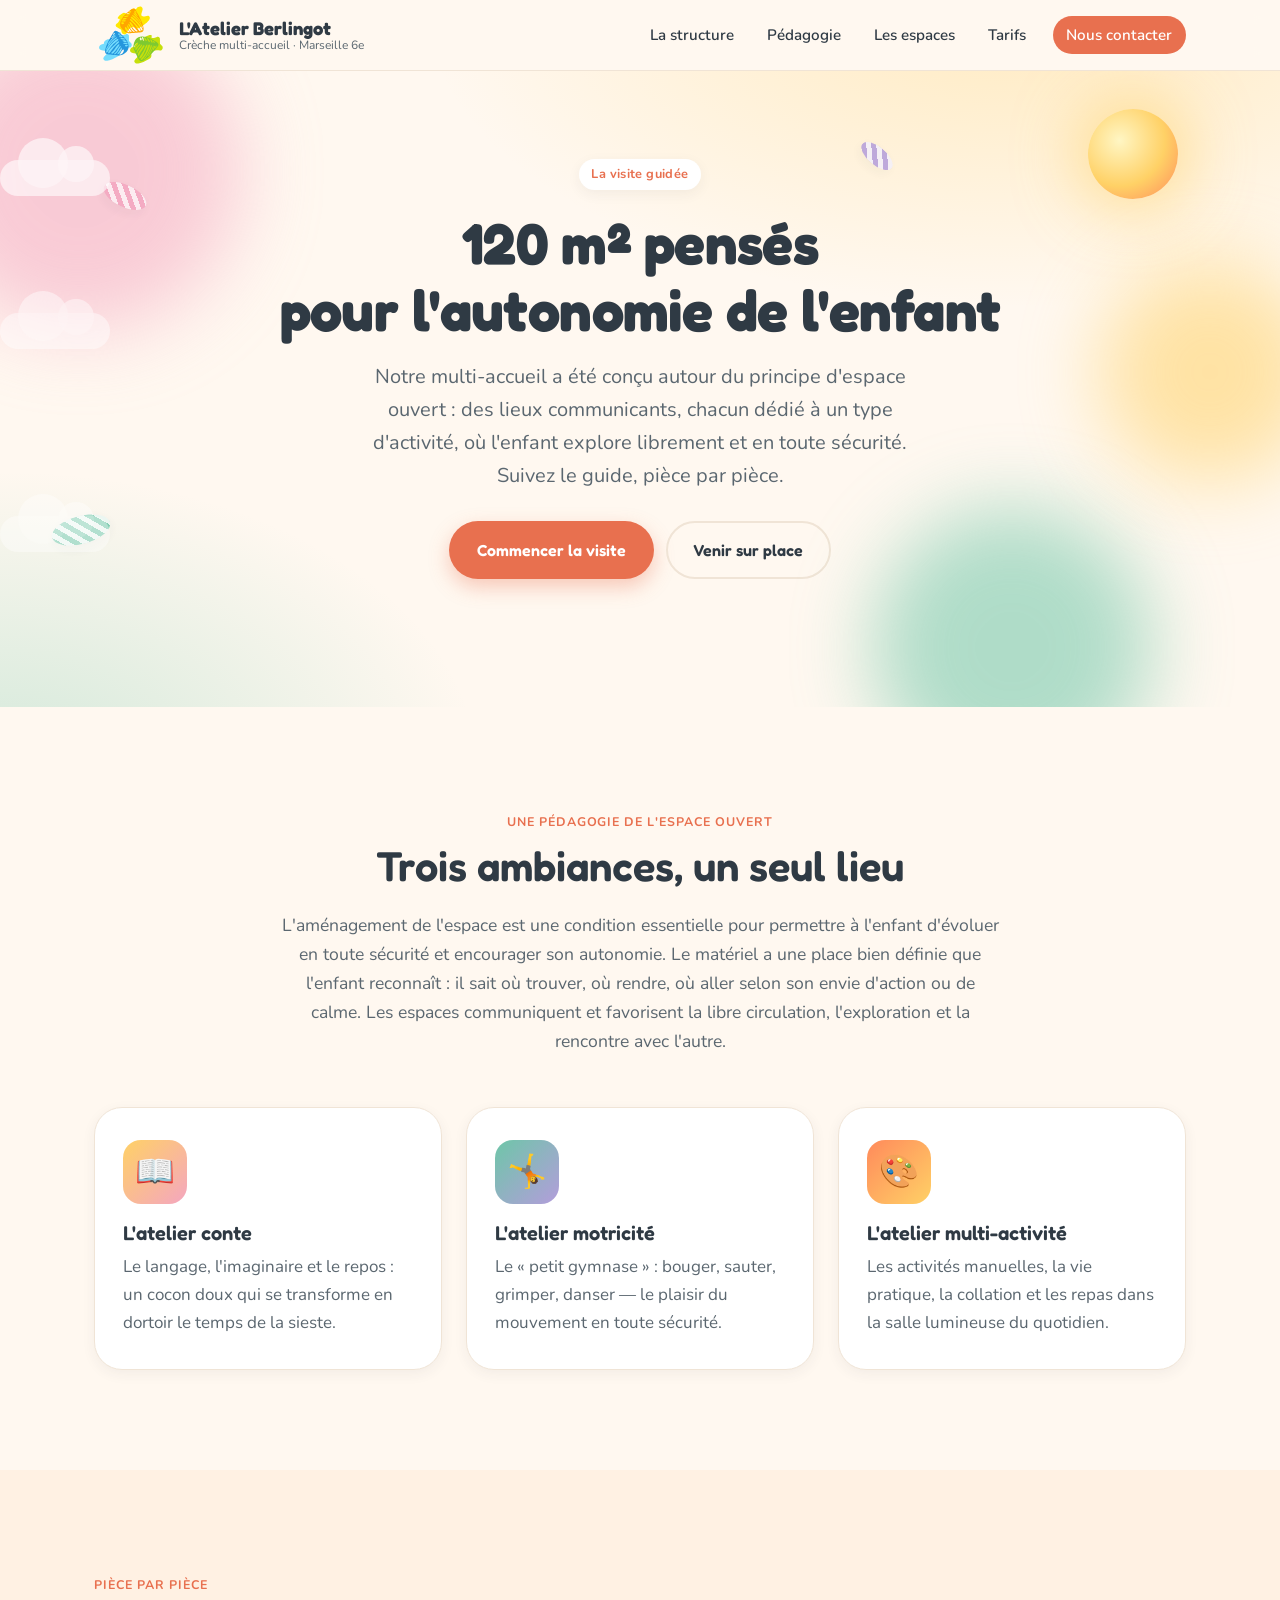
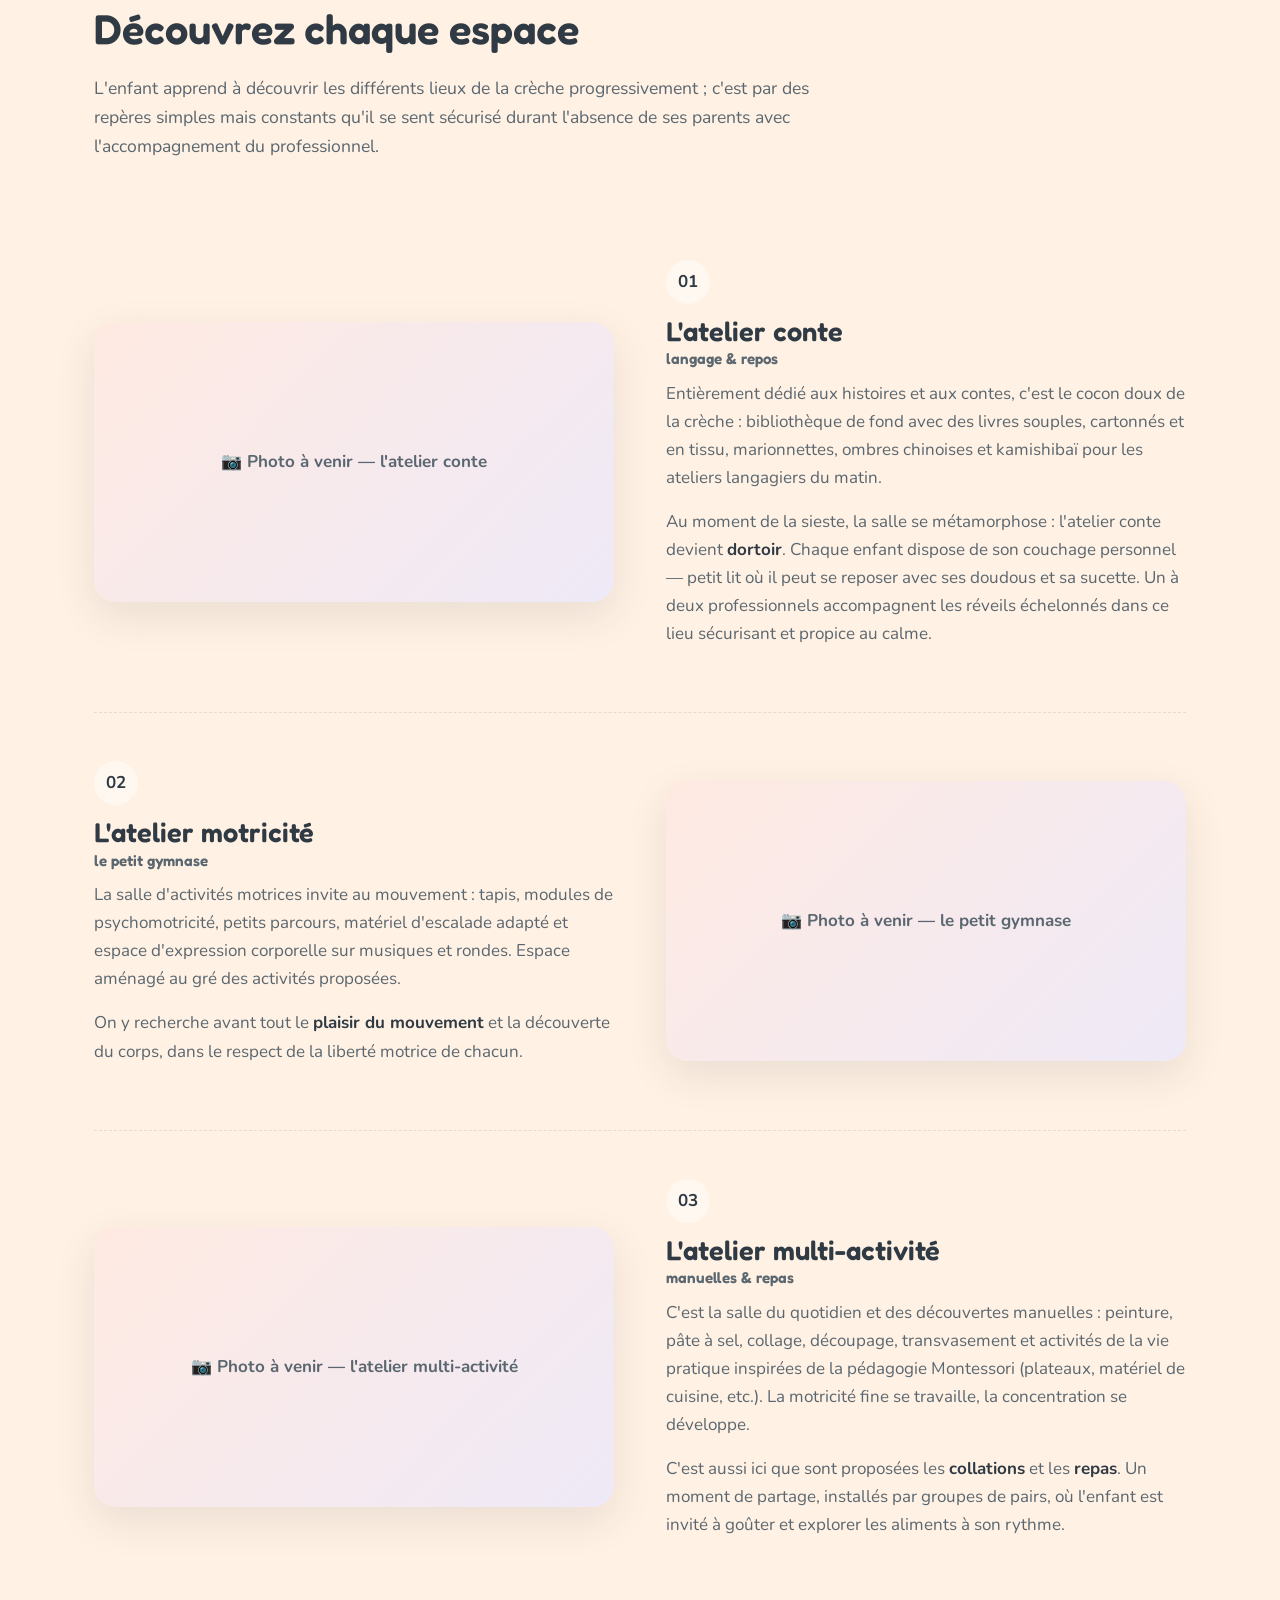
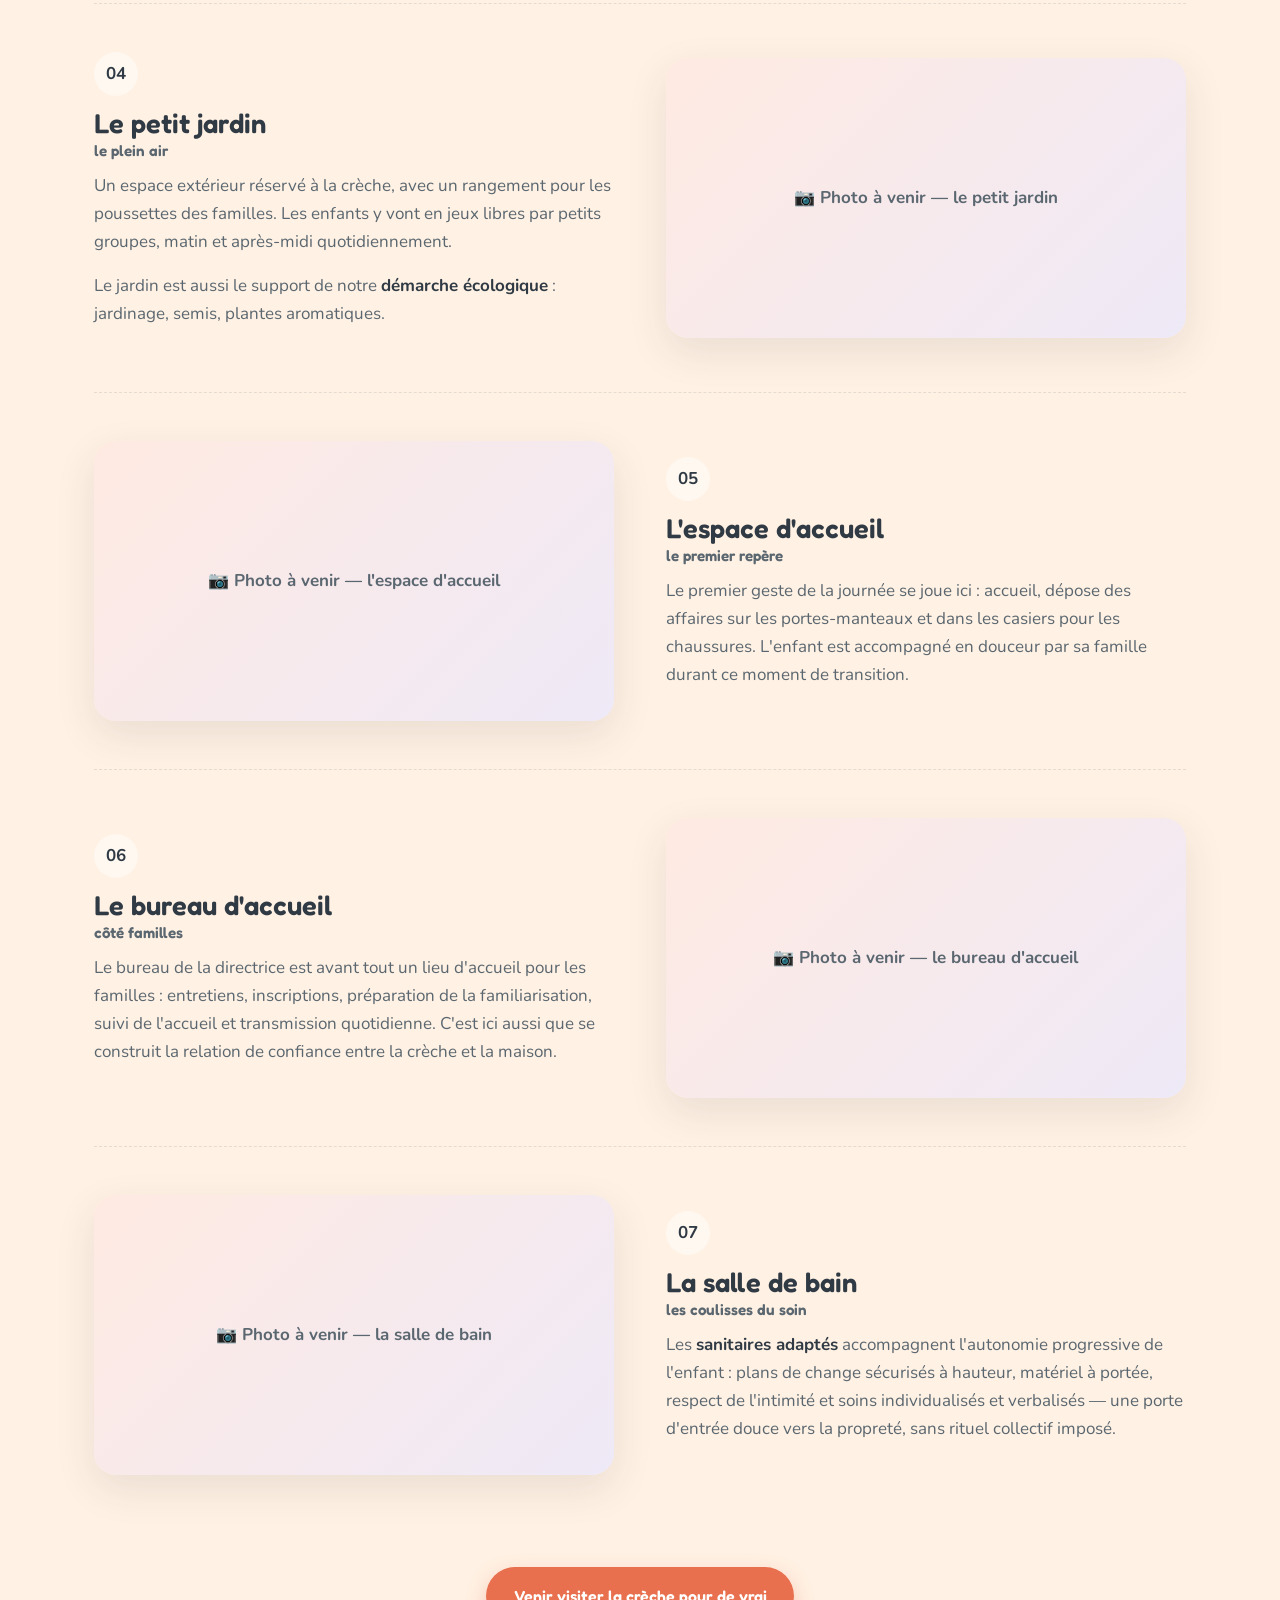
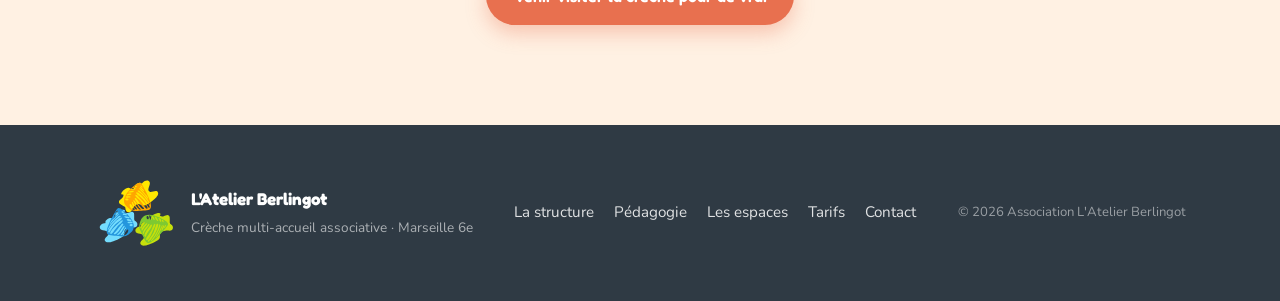
==== commit 571a90c0: "Relecture orthographique et cohérence des textes des espaces Co-Authored-By: Claude <noreply@anthrop" ====
--- a/espaces.html
+++ b/espaces.html
@@ -3,7 +3,7 @@
 <head>
     <meta charset="UTF-8">
     <meta name="viewport" content="width=device-width, initial-scale=1.0">
-    <meta name="description" content="Découvrez les espaces de L'Atelier Berlingot : l'atelier conte et son coin dortoir, le petit gymnase de motricité, la salle multi-activité, le vestiaire, l'office, les sanitaires adaptés et le petit jardin — 120 m² pensés pour l'autonomie des enfants.">
+    <meta name="description" content="Découvrez les espaces de L'Atelier Berlingot : l'atelier conte et son coin dortoir, le petit gymnase de motricité, la salle multi-activité, l'espace d'accueil, la salle de bain adaptée et le petit jardin — 120 m² pensés pour l'autonomie des enfants.">
     <title>Les espaces — L'Atelier Berlingot</title>
 
     <!-- SEO : canonical -->
@@ -174,7 +174,7 @@
             <p class="section-intro">
                 L'enfant apprend à découvrir les différents lieux de la crèche progressivement ;
                 c'est par des repères simples mais constants qu'il se sent sécurisé durant
-                l'absence de ses parents.
+                l'absence de ses parents avec l'accompagnement du professionnel.
             </p>
         </div>
 
@@ -188,14 +188,14 @@
                 <h3>L'atelier conte <span class="space-sub">langage &amp; repos</span></h3>
                 <p>
                     Entièrement dédié aux histoires et aux contes, c'est le cocon doux de la crèche :
-                    bibliothèque de fond avec des livres souples, cartonnés et en tissu, fauteuils
-                    d'écoute, marionnettes, ombres chinoises et kamishibaï pour les ateliers
+                    bibliothèque de fond avec des livres souples, cartonnés et en tissu, 
+                    marionnettes, ombres chinoises et kamishibaï pour les ateliers
                     langagiers du matin.
                 </p>
                 <p>
                     Au moment de la sieste, la salle se métamorphose : l'atelier conte devient
                     <strong>dortoir</strong>. Chaque enfant dispose de son couchage personnel —
-                    petit lit, drap et sac de couchage à son nom — où il peut se reposer avec ses
+                    petit lit où il peut se reposer avec ses
                     doudous et sa sucette. Un à deux professionnels accompagnent les réveils
                     échelonnés dans ce lieu sécurisant et propice au calme.
                 </p>
@@ -211,16 +211,14 @@
                 <span class="space-num">02</span>
                 <h3>L'atelier motricité <span class="space-sub">le petit gymnase</span></h3>
                 <p>
-                    La salle d'activités motrices, que les enfants appellent le « petit gymnase »,
+                    La salle d'activités motrices
                     invite au mouvement : tapis, modules de psychomotricité, petits parcours,
                     matériel d'escalade adapté et espace d'expression corporelle sur musiques
-                    et rondes.
+                    et rondes. Espace aménagé au gré des activités proposées.
                 </p>
                 <p>
                     On y recherche avant tout le <strong>plaisir du mouvement</strong> et la
-                    découverte du corps, dans le respect de la liberté motrice de chacun :
-                    l'enfant y prend la mesure de ses capacités, sans être interventionniste de
-                    la part de l'adulte. Les après-midi y alternent jeux libres et ateliers danse.
+                    découverte du corps, dans le respect de la liberté motrice de chacun.
                 </p>
             </div>
         </div>
@@ -235,13 +233,13 @@
                 <h3>L'atelier multi-activité <span class="space-sub">manuelles &amp; repas</span></h3>
                 <p>
                     C'est la salle du quotidien et des découvertes manuelles : peinture, pâte à sel,
-                    collage, découpage, transvasement et activités de vie pratique inspirées de
-                    Montessori (plateaux, matériel de cuisine, soins de soi). La motricité fine
+                    collage, découpage, transvasement et activités de la vie pratique inspirées de
+                    la pédagogie Montessori (plateaux, matériel de cuisine, etc.). La motricité fine
                     se travaille, la concentration se développe.
                 </p>
                 <p>
-                    C'est aussi ici que sont proposées la <strong>collation</strong> et les
-                    <strong>repas</strong> des enfants en journée continue : un moment de partage,
+                    C'est aussi ici que sont proposées les <strong>collations</strong> et les
+                    <strong>repas</strong>. Un moment de partage,
                     installés par groupes de pairs, où l'enfant est invité à goûter et explorer
                     les aliments à son rythme.
                 </p>
@@ -259,33 +257,25 @@
                 <p>
                     Un espace extérieur réservé à la crèche, avec un rangement pour les poussettes
                     des familles. Les enfants y vont en jeux libres par petits groupes, matin et
-                    après-midi quand le temps le permet.
+                    après-midi quotidiennement.
                 </p>
                 <p>
                     Le jardin est aussi le support de notre <strong>démarche écologique</strong> :
-                    jardinage, semis, plantes aromatiques, observation des insectes pollinisateurs
-                    et des couleurs des saisons. Les « leçons de choses » s'y vivent en vrai.
+                    jardinage, semis, plantes aromatiques.
                 </p>
             </div>
         </div>
 
         <div class="space-row" id="vestiaire">
             <figure class="space-photo">
-                <img src="assets/espaces/vestiaire.jpg" alt="Le sas d'entrée et le vestiaire des enfants" loading="lazy" decoding="async" onerror="this.classList.add('photo-missing')">
-                <figcaption>📷 Photo à venir — le sas d'entrée</figcaption>
+                <img src="assets/espaces/vestiaire.jpg" alt="L'espace d'accueil et les portes-manteaux des enfants" loading="lazy" decoding="async" onerror="this.classList.add('photo-missing')">
+                <figcaption>📷 Photo à venir — l'espace d'accueil</figcaption>
             </figure>
             <div class="space-text">
                 <span class="space-num">05</span>
-                <h3>Le sas d'entrée &amp; le vestiaire <span class="space-sub">le premier repère</span></h3>
-                <p>
-                    Le premier geste de la journée se joue ici : accueil échelonné, dépose du manteau
-                    et du doudou au vestiaire, au coin personnalisé de chaque enfant. Le hall et ses
-                    rangements permettent une séparation en douceur avec les parents.
-                </p>
-                <p>
-                    Un <strong>tableau d'affichage</strong> et le carnet de correspondance y sont
-                    à disposition des familles : c'est un lieu d'échange, à l'arrivée comme au
-                    départ, où se joue la coéducation du quotidien.
+                <h3>L'espace d'accueil <span class="space-sub">le premier repère</span></h3>
+                <p>
+                    Le premier geste de la journée se joue ici : accueil, dépose des affaires sur les portes-manteaux et dans les casiers pour les chaussures. L'enfant est accompagné en douceur par sa famille durant ce moment de transition.
                 </p>
             </div>
         </div>
@@ -300,8 +290,8 @@
                 <h3>Le bureau d'accueil <span class="space-sub">côté familles</span></h3>
                 <p>
                     Le bureau de la directrice est avant tout un lieu d'accueil pour les familles :
-                    entretien d'inscription, préparation de la familiarisation, suivi de l'accueil
-                    et transmission quotidienne. C'est ici que se construit la relation de confiance
+                    entretiens, inscriptions, préparation de la familiarisation, suivi de l'accueil
+                    et transmission quotidienne. C'est ici aussi que se construit la relation de confiance
                     entre la crèche et la maison.
                 </p>
             </div>
@@ -309,18 +299,12 @@
 
         <div class="space-row" id="office-sanitaires">
             <figure class="space-photo">
-                <img src="assets/espaces/office.jpg" alt="L'office et les sanitaires adaptés aux enfants" loading="lazy" decoding="async" onerror="this.classList.add('photo-missing')">
-                <figcaption>📷 Photo à venir — l'office</figcaption>
+                <img src="assets/espaces/office.jpg" alt="La salle de bain adaptée aux enfants" loading="lazy" decoding="async" onerror="this.classList.add('photo-missing')">
+                <figcaption>📷 Photo à venir — la salle de bain</figcaption>
             </figure>
             <div class="space-text">
                 <span class="space-num">07</span>
-                <h3>L'office &amp; les sanitaires <span class="space-sub">les coulisses du soin</span></h3>
-                <p>
-                    L'office sert à la préparation des collations et au réchauffage des repas,
-                    livrés chaque jour en liaison froide par un prestataire en circuit court et
-                    agriculture raisonnée. Depuis 2025, la loi ÉGalim impose le zéro plastique :
-                    vaisselle en verre et tri sélectif pédagogique.
-                </p>
+                <h3>La salle de bain <span class="space-sub">les coulisses du soin</span></h3>
                 <p>
                     Les <strong>sanitaires adaptés</strong> accompagnent l'autonomie progressive
                     de l'enfant : plans de change sécurisés à hauteur, matériel à portée,
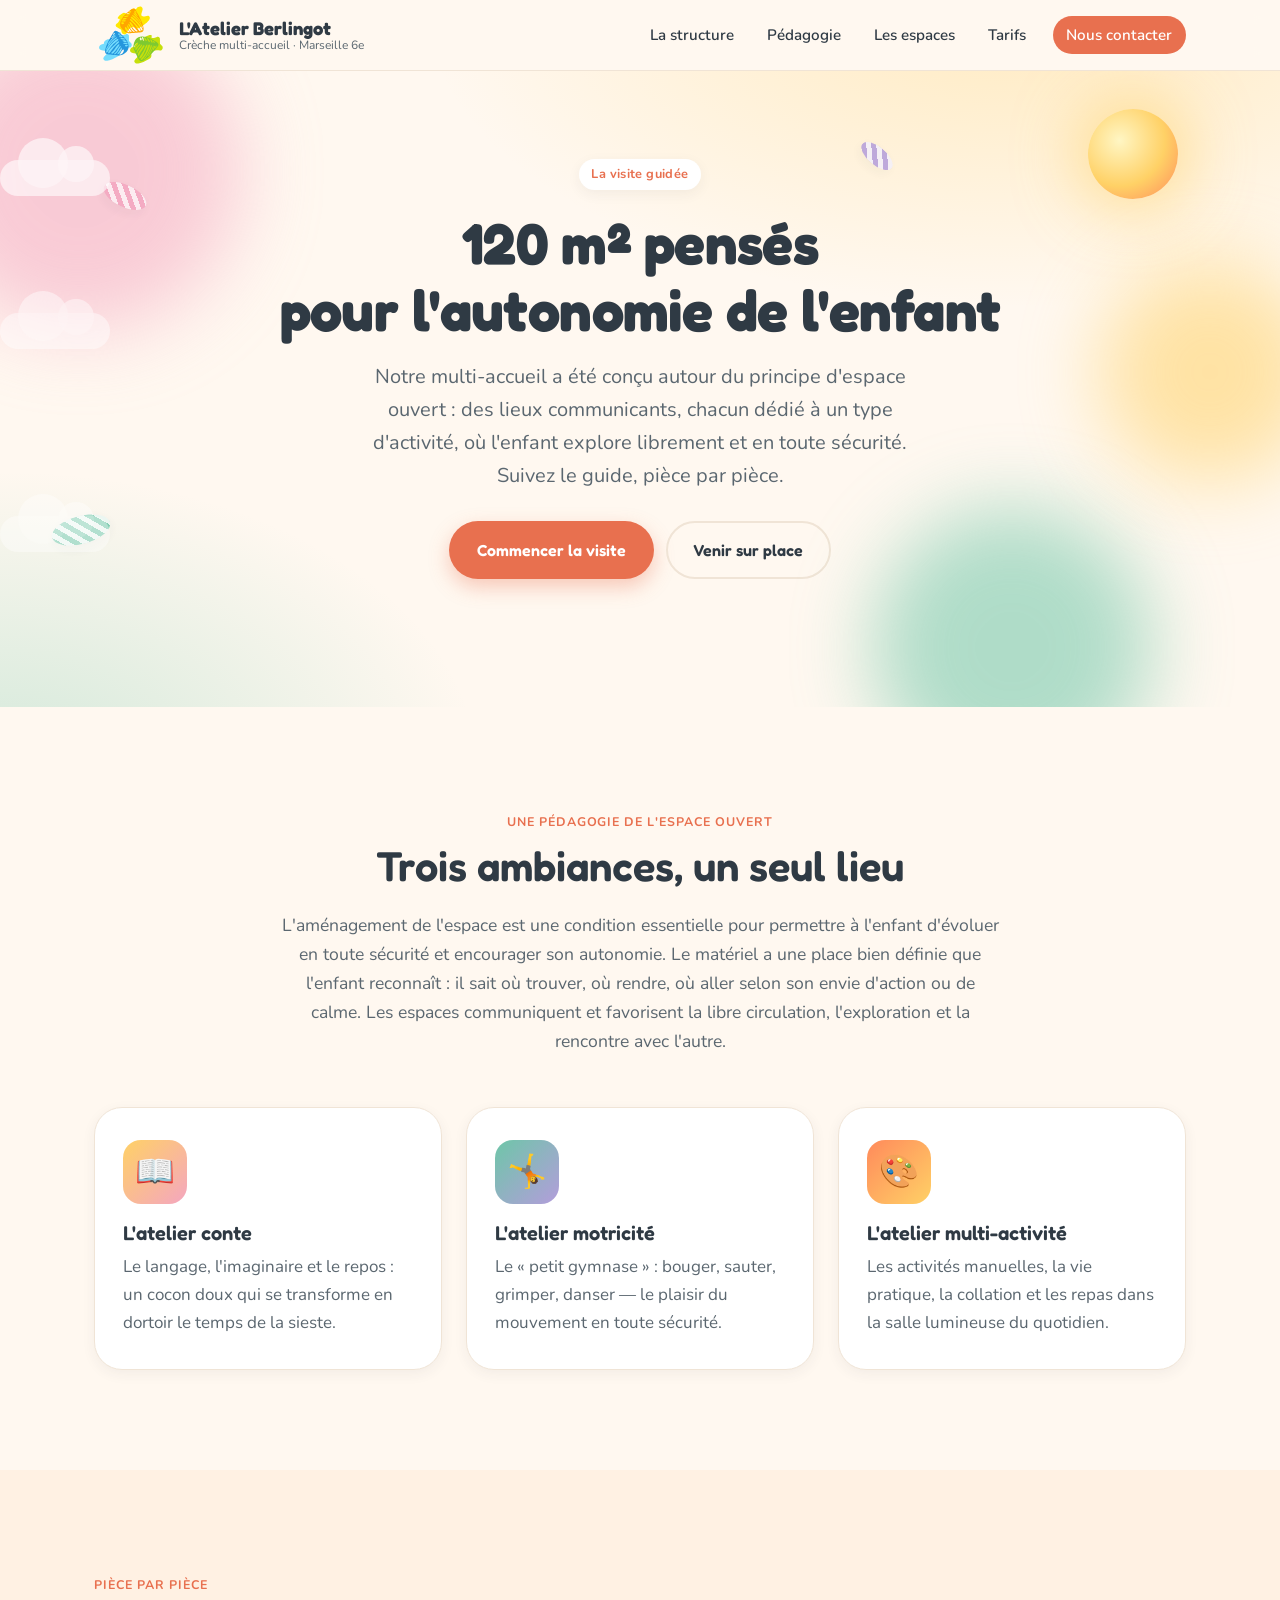
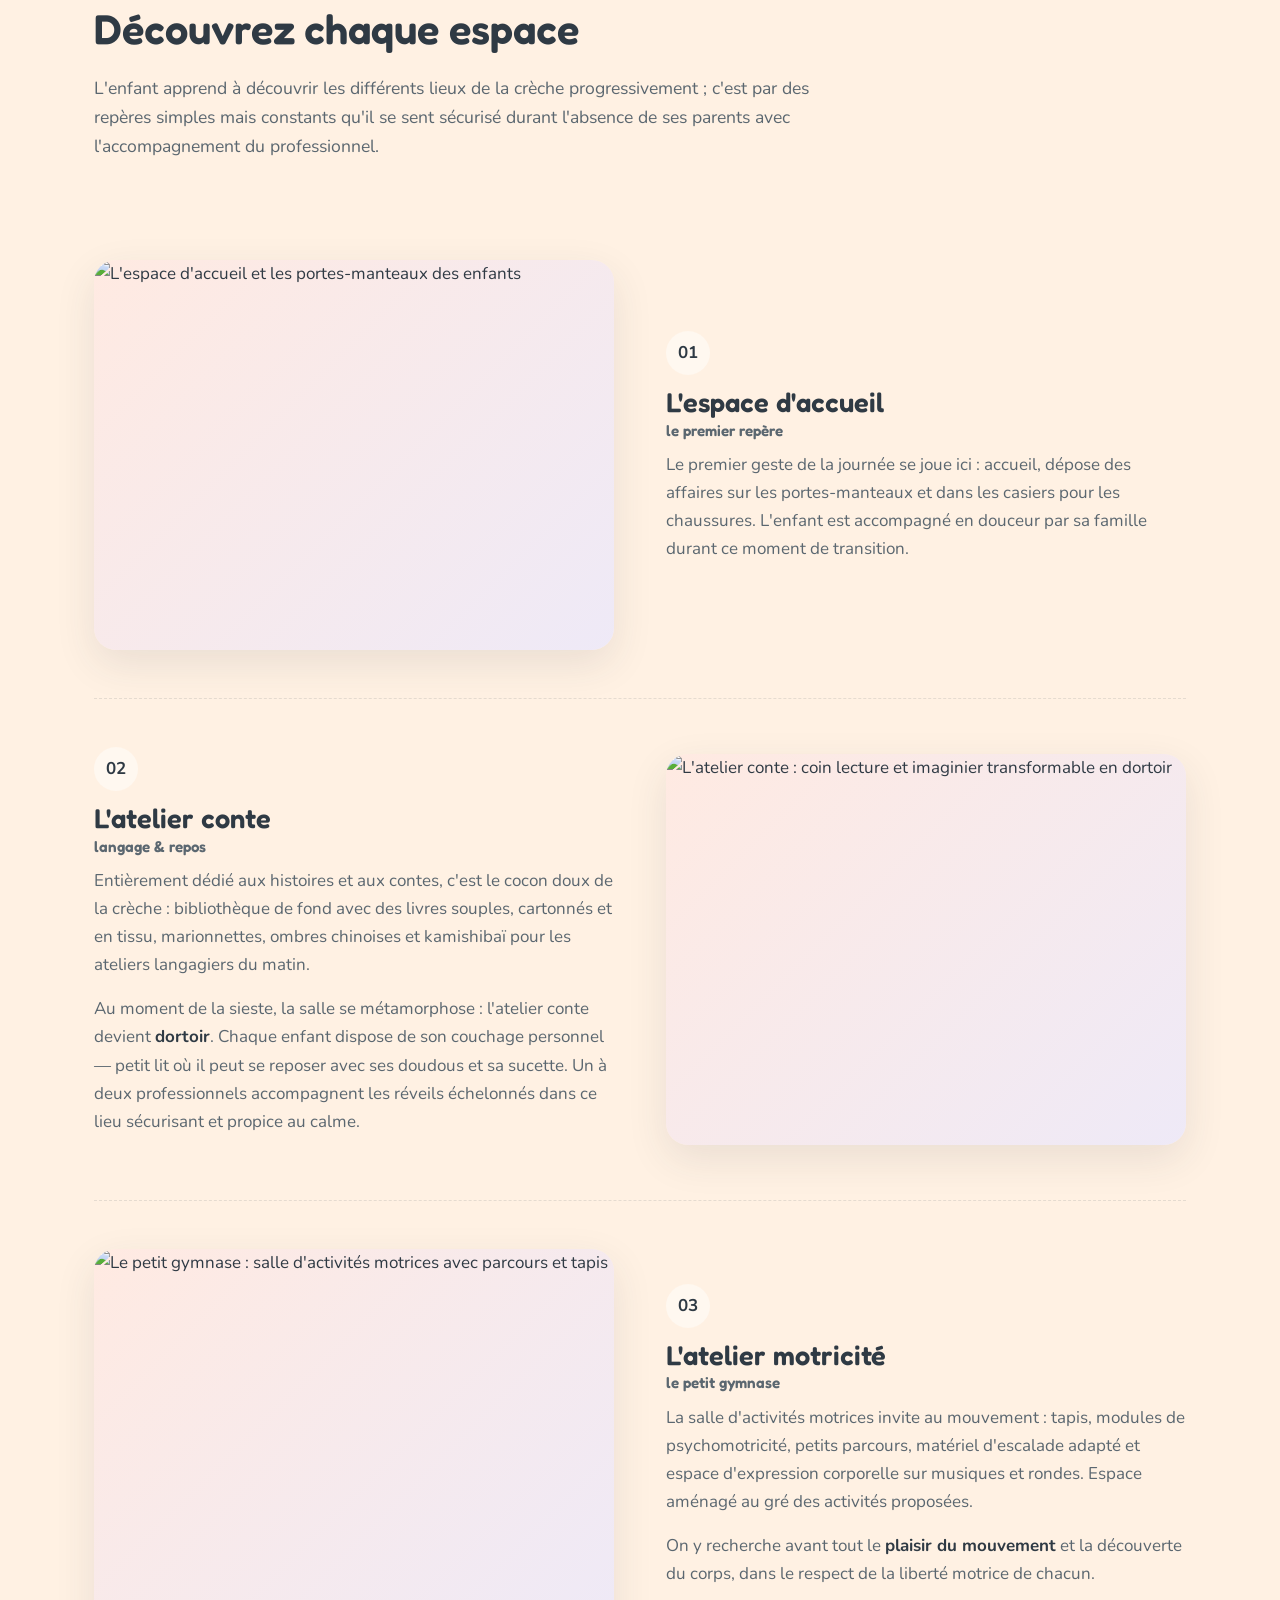
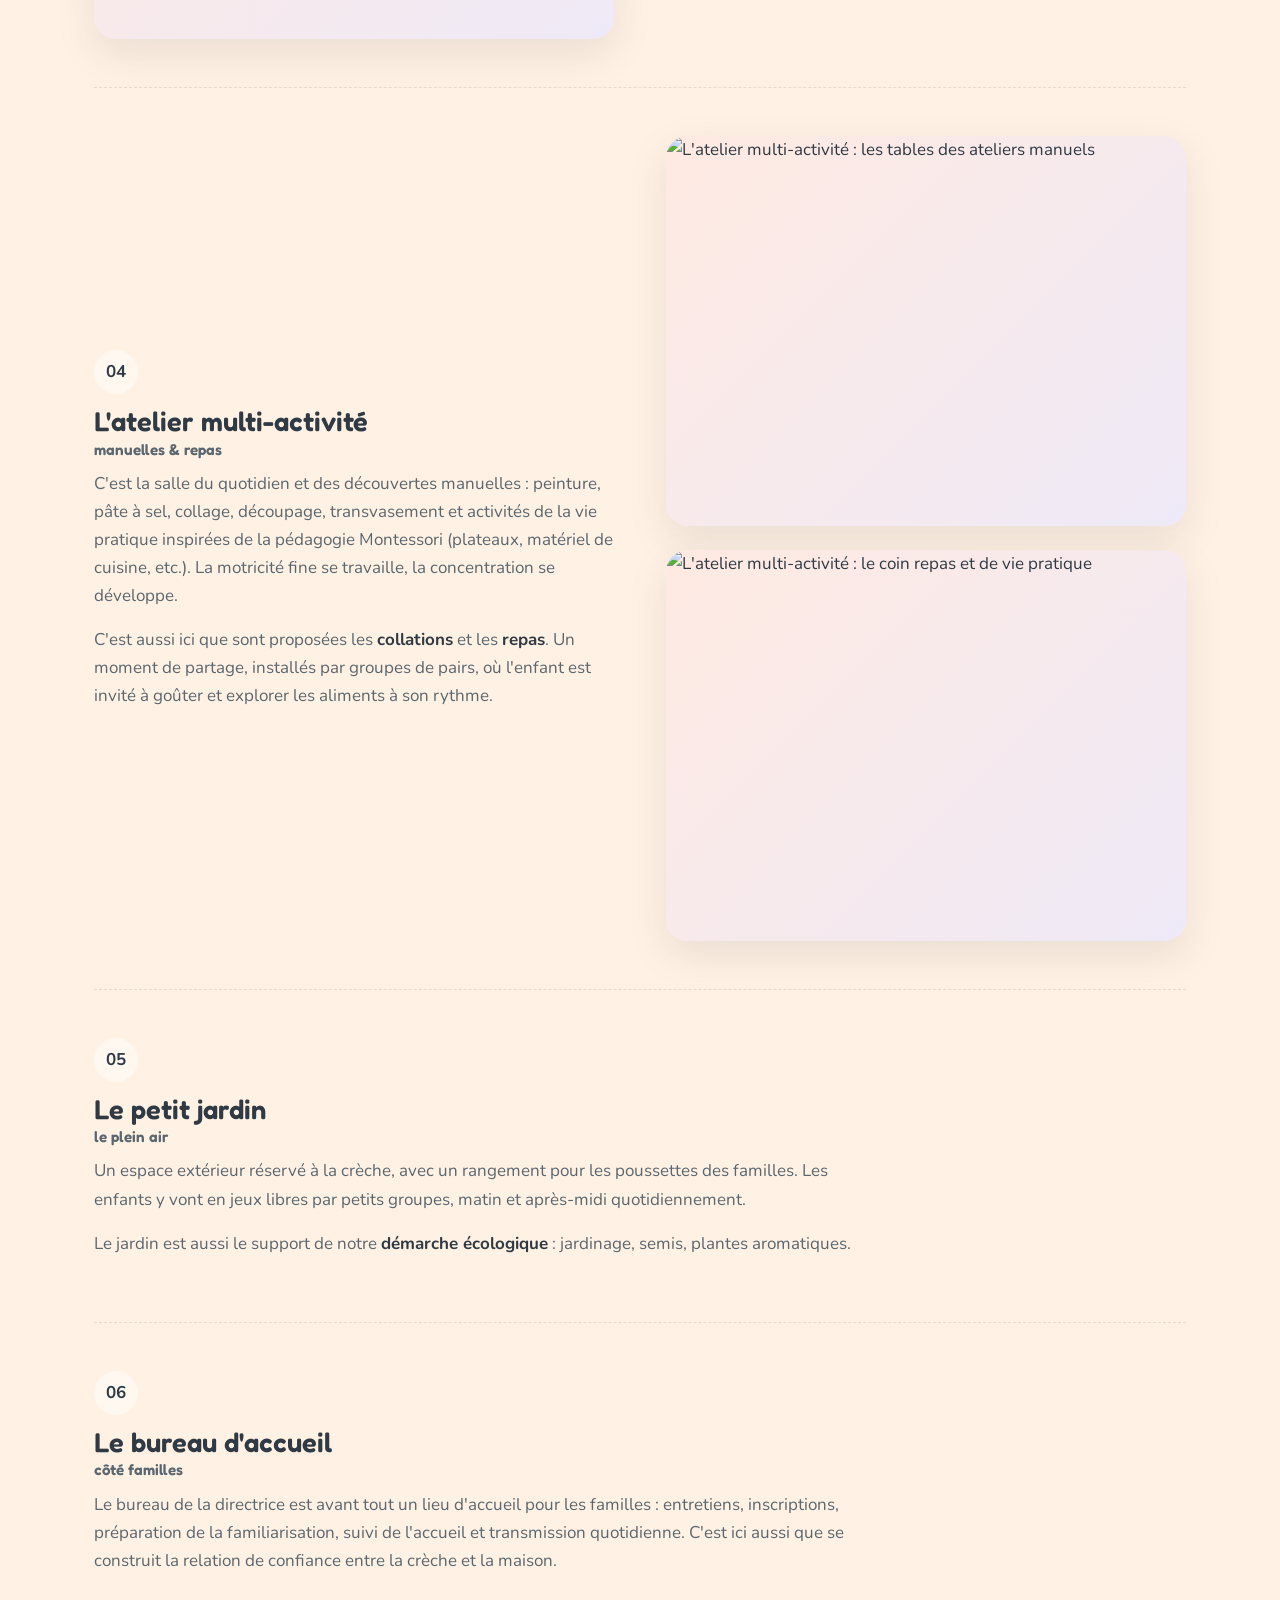
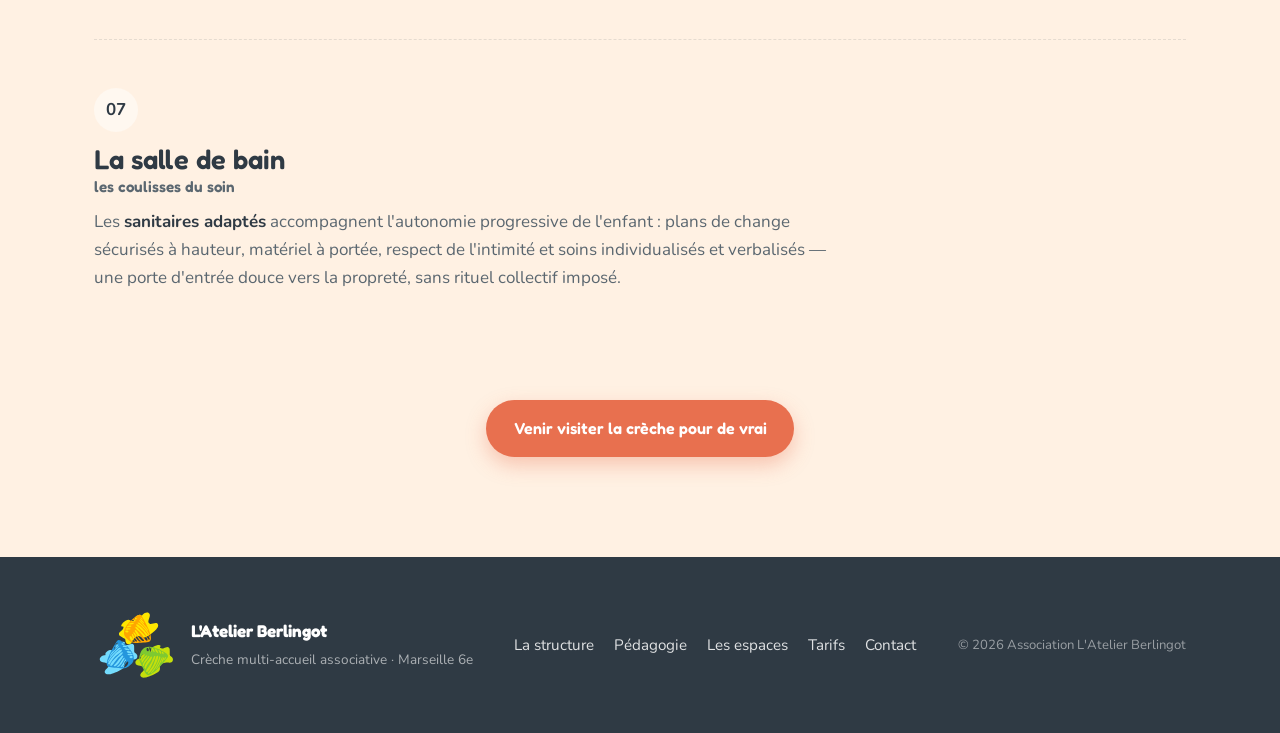
==== commit 0805461d: "feat(espaces): add welcome area section and multi-photo layout" ====
--- a/espaces.html
+++ b/espaces.html
@@ -123,7 +123,7 @@
                 explore librement et en toute sécurité. Suivez le guide, pièce par pièce.
             </p>
             <div class="hero-actions">
-                <a href="#atelier-conte" class="btn btn-primary">Commencer la visite</a>
+                <a href="#vestiaire" class="btn btn-primary">Commencer la visite</a>
                 <a href="index.html#contact" class="btn btn-ghost">Venir sur place</a>
             </div>
         </div>
@@ -178,13 +178,25 @@
             </p>
         </div>
 
-        <div class="space-row" id="atelier-conte">
+        <div class="space-row" id="vestiaire">
             <figure class="space-photo">
-                <img src="assets/espaces/atelier-conte.jpg" alt="L'atelier conte : coin lecture et imaginier transformable en dortoir" loading="lazy" decoding="async" onerror="this.classList.add('photo-missing')">
-                <figcaption>📷 Photo à venir — l'atelier conte</figcaption>
+                <img src="assets/espaces/espace-accueil.jpg" alt="L'espace d'accueil et les portes-manteaux des enfants" loading="lazy" decoding="async">
             </figure>
             <div class="space-text">
                 <span class="space-num">01</span>
+                <h3>L'espace d'accueil <span class="space-sub">le premier repère</span></h3>
+                <p>
+                    Le premier geste de la journée se joue ici : accueil, dépose des affaires sur les portes-manteaux et dans les casiers pour les chaussures. L'enfant est accompagné en douceur par sa famille durant ce moment de transition.
+                </p>
+            </div>
+        </div>
+
+        <div class="space-row space-row--reverse" id="atelier-conte">
+            <figure class="space-photo">
+                <img src="assets/espaces/atelier-conte.jpg" alt="L'atelier conte : coin lecture et imaginier transformable en dortoir" loading="lazy" decoding="async">
+            </figure>
+            <div class="space-text">
+                <span class="space-num">02</span>
                 <h3>L'atelier conte <span class="space-sub">langage &amp; repos</span></h3>
                 <p>
                     Entièrement dédié aux histoires et aux contes, c'est le cocon doux de la crèche :
@@ -202,13 +214,12 @@
             </div>
         </div>
 
-        <div class="space-row space-row--reverse" id="atelier-motricite">
+        <div class="space-row" id="atelier-motricite">
             <figure class="space-photo">
-                <img src="assets/espaces/atelier-motricite.jpg" alt="Le petit gymnase : salle d'activités motrices avec parcours et tapis" loading="lazy" decoding="async" onerror="this.classList.add('photo-missing')">
-                <figcaption>📷 Photo à venir — le petit gymnase</figcaption>
+                <img src="assets/espaces/atelier-motricite.jpg" alt="Le petit gymnase : salle d'activités motrices avec parcours et tapis" loading="lazy" decoding="async">
             </figure>
             <div class="space-text">
-                <span class="space-num">02</span>
+                <span class="space-num">03</span>
                 <h3>L'atelier motricité <span class="space-sub">le petit gymnase</span></h3>
                 <p>
                     La salle d'activités motrices
@@ -223,13 +234,17 @@
             </div>
         </div>
 
-        <div class="space-row" id="atelier-multi-activite">
-            <figure class="space-photo">
-                <img src="assets/espaces/atelier-multi-activite.jpg" alt="La salle multi-activité : tables d'ateliers manuels et coin repas" loading="lazy" decoding="async" onerror="this.classList.add('photo-missing')">
-                <figcaption>📷 Photo à venir — l'atelier multi-activité</figcaption>
-            </figure>
-            <div class="space-text">
-                <span class="space-num">03</span>
+        <div class="space-row space-row--reverse" id="atelier-multi-activite">
+            <div class="space-photos">
+                <figure class="space-photo">
+                    <img src="assets/espaces/atelier-multi-1.jpg" alt="L'atelier multi-activité : les tables des ateliers manuels" loading="lazy" decoding="async">
+                </figure>
+                <figure class="space-photo">
+                    <img src="assets/espaces/atelier-multi-2.jpg" alt="L'atelier multi-activité : le coin repas et de vie pratique" loading="lazy" decoding="async">
+                </figure>
+            </div>
+            <div class="space-text">
+                <span class="space-num">04</span>
                 <h3>L'atelier multi-activité <span class="space-sub">manuelles &amp; repas</span></h3>
                 <p>
                     C'est la salle du quotidien et des découvertes manuelles : peinture, pâte à sel,
@@ -246,13 +261,9 @@
             </div>
         </div>
 
-        <div class="space-row space-row--reverse" id="jardin">
-            <figure class="space-photo">
-                <img src="assets/espaces/jardin.jpg" alt="Le petit jardin : espace extérieur avec jeux et coin jardinage" loading="lazy" decoding="async" onerror="this.classList.add('photo-missing')">
-                <figcaption>📷 Photo à venir — le petit jardin</figcaption>
-            </figure>
-            <div class="space-text">
-                <span class="space-num">04</span>
+        <div class="space-row space-row--text-only" id="jardin">
+            <div class="space-text">
+                <span class="space-num">05</span>
                 <h3>Le petit jardin <span class="space-sub">le plein air</span></h3>
                 <p>
                     Un espace extérieur réservé à la crèche, avec un rangement pour les poussettes
@@ -266,25 +277,7 @@
             </div>
         </div>
 
-        <div class="space-row" id="vestiaire">
-            <figure class="space-photo">
-                <img src="assets/espaces/vestiaire.jpg" alt="L'espace d'accueil et les portes-manteaux des enfants" loading="lazy" decoding="async" onerror="this.classList.add('photo-missing')">
-                <figcaption>📷 Photo à venir — l'espace d'accueil</figcaption>
-            </figure>
-            <div class="space-text">
-                <span class="space-num">05</span>
-                <h3>L'espace d'accueil <span class="space-sub">le premier repère</span></h3>
-                <p>
-                    Le premier geste de la journée se joue ici : accueil, dépose des affaires sur les portes-manteaux et dans les casiers pour les chaussures. L'enfant est accompagné en douceur par sa famille durant ce moment de transition.
-                </p>
-            </div>
-        </div>
-
-        <div class="space-row space-row--reverse" id="bureau">
-            <figure class="space-photo">
-                <img src="assets/espaces/bureau.jpg" alt="Le bureau d'accueil des familles" loading="lazy" decoding="async" onerror="this.classList.add('photo-missing')">
-                <figcaption>📷 Photo à venir — le bureau d'accueil</figcaption>
-            </figure>
+        <div class="space-row space-row--text-only" id="bureau">
             <div class="space-text">
                 <span class="space-num">06</span>
                 <h3>Le bureau d'accueil <span class="space-sub">côté familles</span></h3>
@@ -297,11 +290,7 @@
             </div>
         </div>
 
-        <div class="space-row" id="office-sanitaires">
-            <figure class="space-photo">
-                <img src="assets/espaces/office.jpg" alt="La salle de bain adaptée aux enfants" loading="lazy" decoding="async" onerror="this.classList.add('photo-missing')">
-                <figcaption>📷 Photo à venir — la salle de bain</figcaption>
-            </figure>
+        <div class="space-row space-row--text-only" id="office-sanitaires">
             <div class="space-text">
                 <span class="space-num">07</span>
                 <h3>La salle de bain <span class="space-sub">les coulisses du soin</span></h3>
--- a/css/styles.css
+++ b/css/styles.css
@@ -935,7 +935,10 @@
     border-bottom: 1px dashed color-mix(in srgb, var(--c-ink) 12%, transparent);
 }
 .space-row:last-of-type { border-bottom: none; }
-.space-row--reverse .space-photo { order: 2; }
+.space-row--reverse .space-photo,
+.space-row--reverse .space-photos { order: 2; }
+.space-row--text-only { grid-template-columns: 1fr; }
+.space-row--text-only .space-text { max-width: 760px; }
 .space-photo {
     position: relative;
     margin: 0;
@@ -955,6 +958,10 @@
 }
 .space-row:hover .space-photo img { transform: scale(1.03); }
 .space-photo img.photo-missing { display: none; }
+.space-photos {
+    display: grid;
+    gap: clamp(16px, 2vw, 24px);
+}
 .space-photo figcaption {
     position: absolute;
     inset: 0;
@@ -1000,5 +1007,6 @@
 .space-text p { color: var(--c-ink-soft); }
 @media (max-width: 860px) {
     .space-row { grid-template-columns: 1fr; }
-    .space-row--reverse .space-photo { order: 0; }
-}
+    .space-row--reverse .space-photo,
+    .space-row--reverse .space-photos { order: 0; }
+}
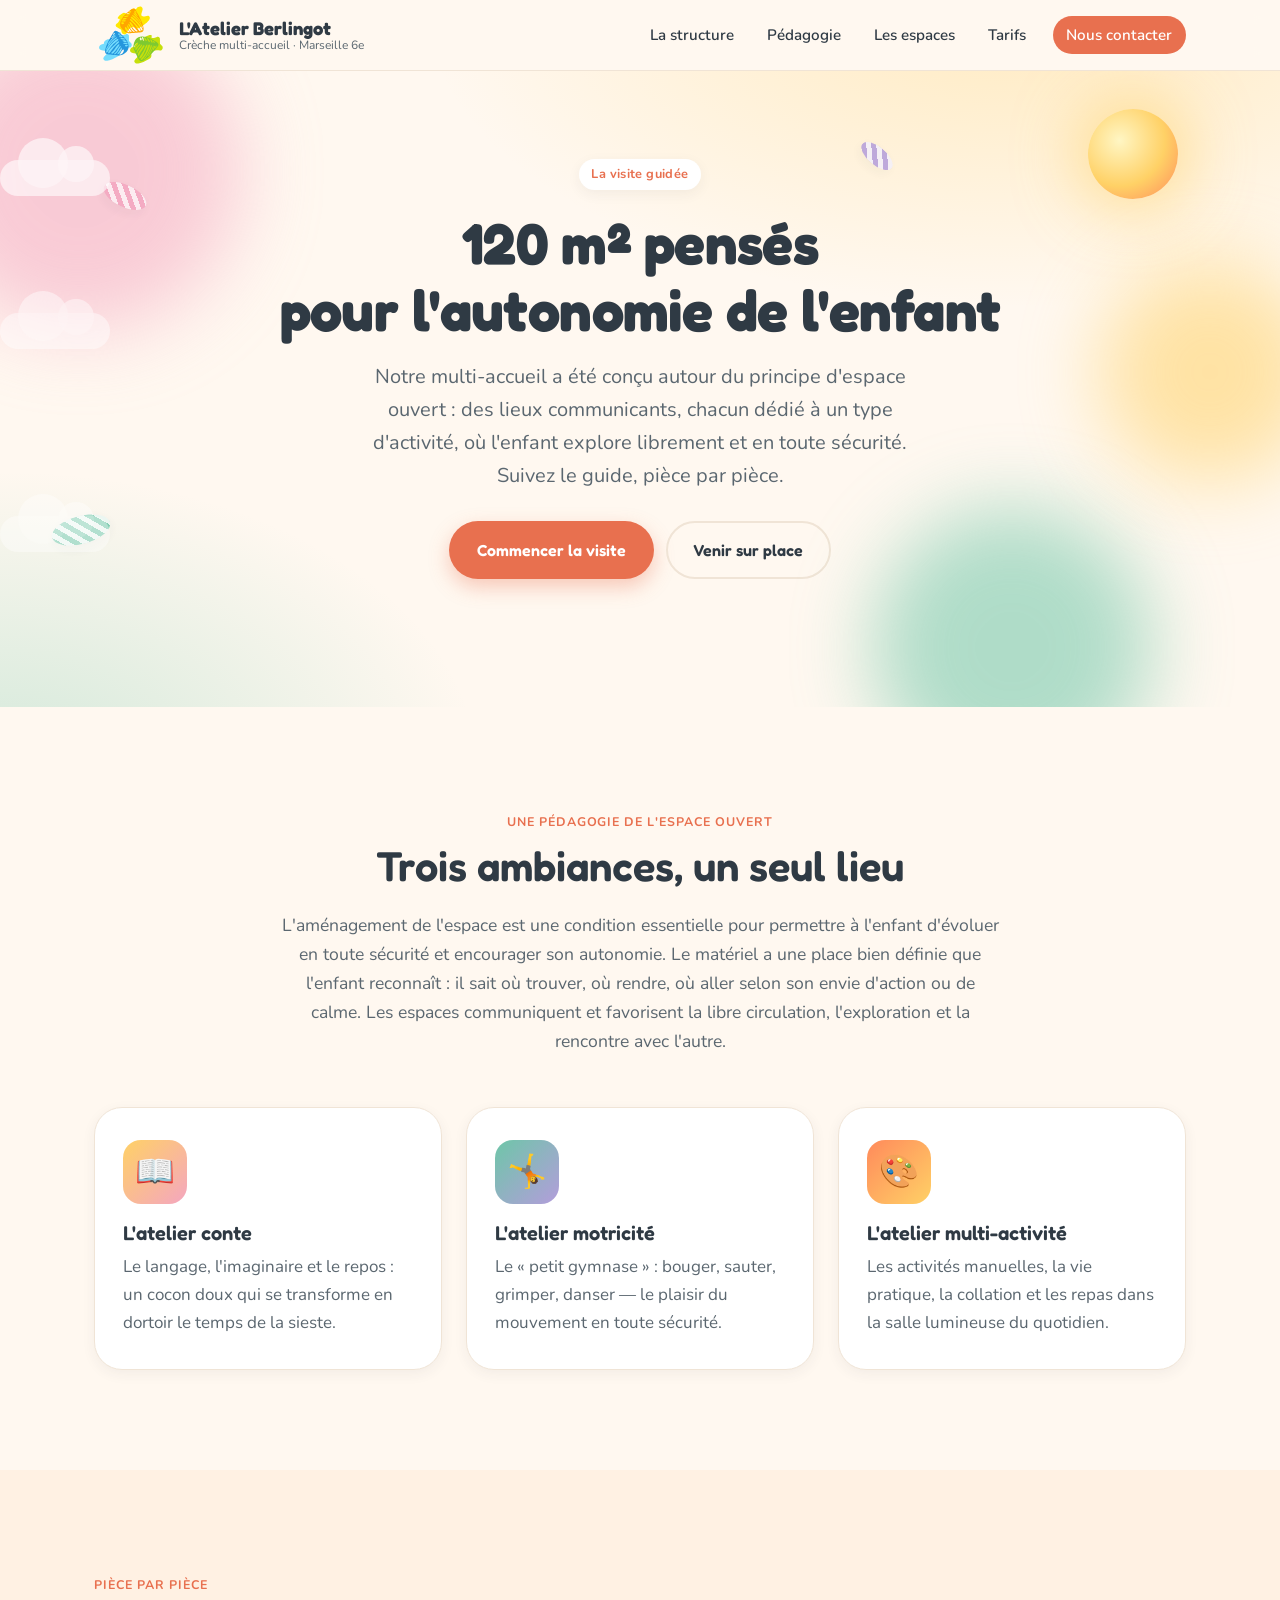
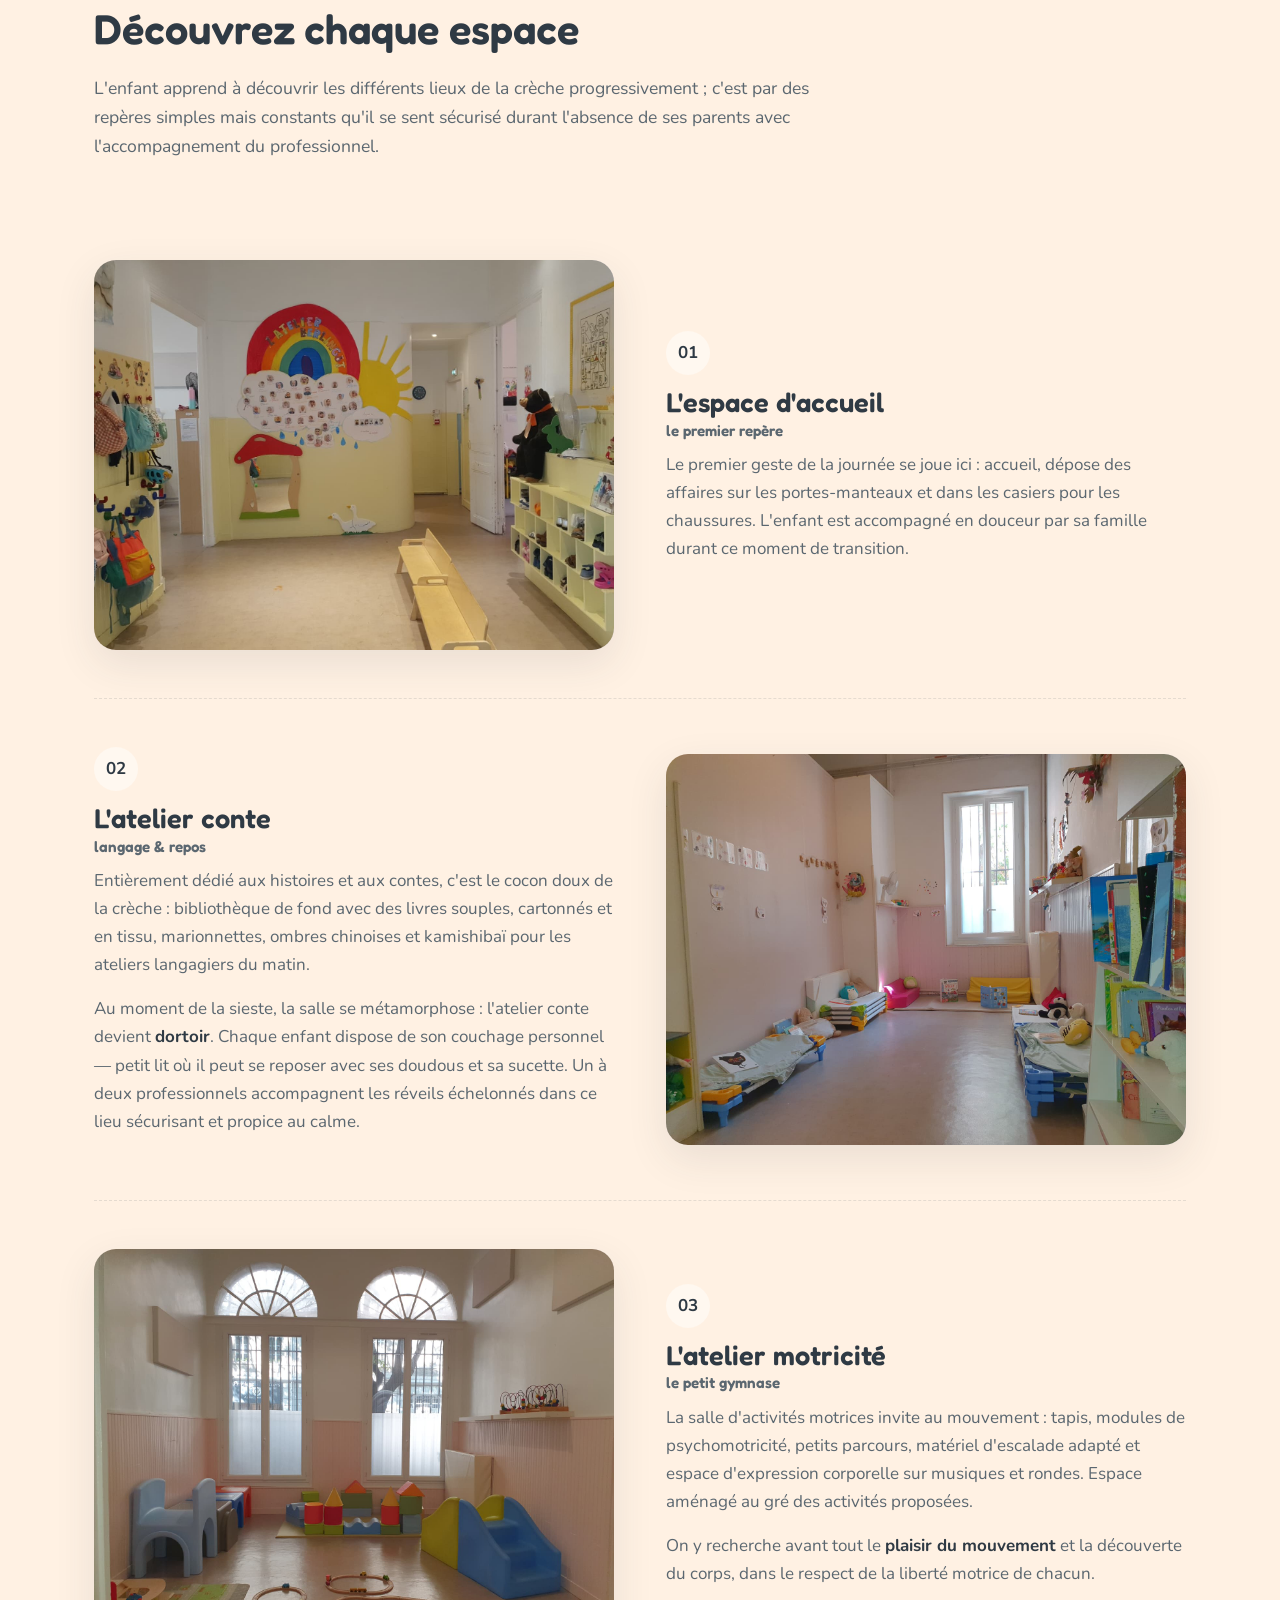
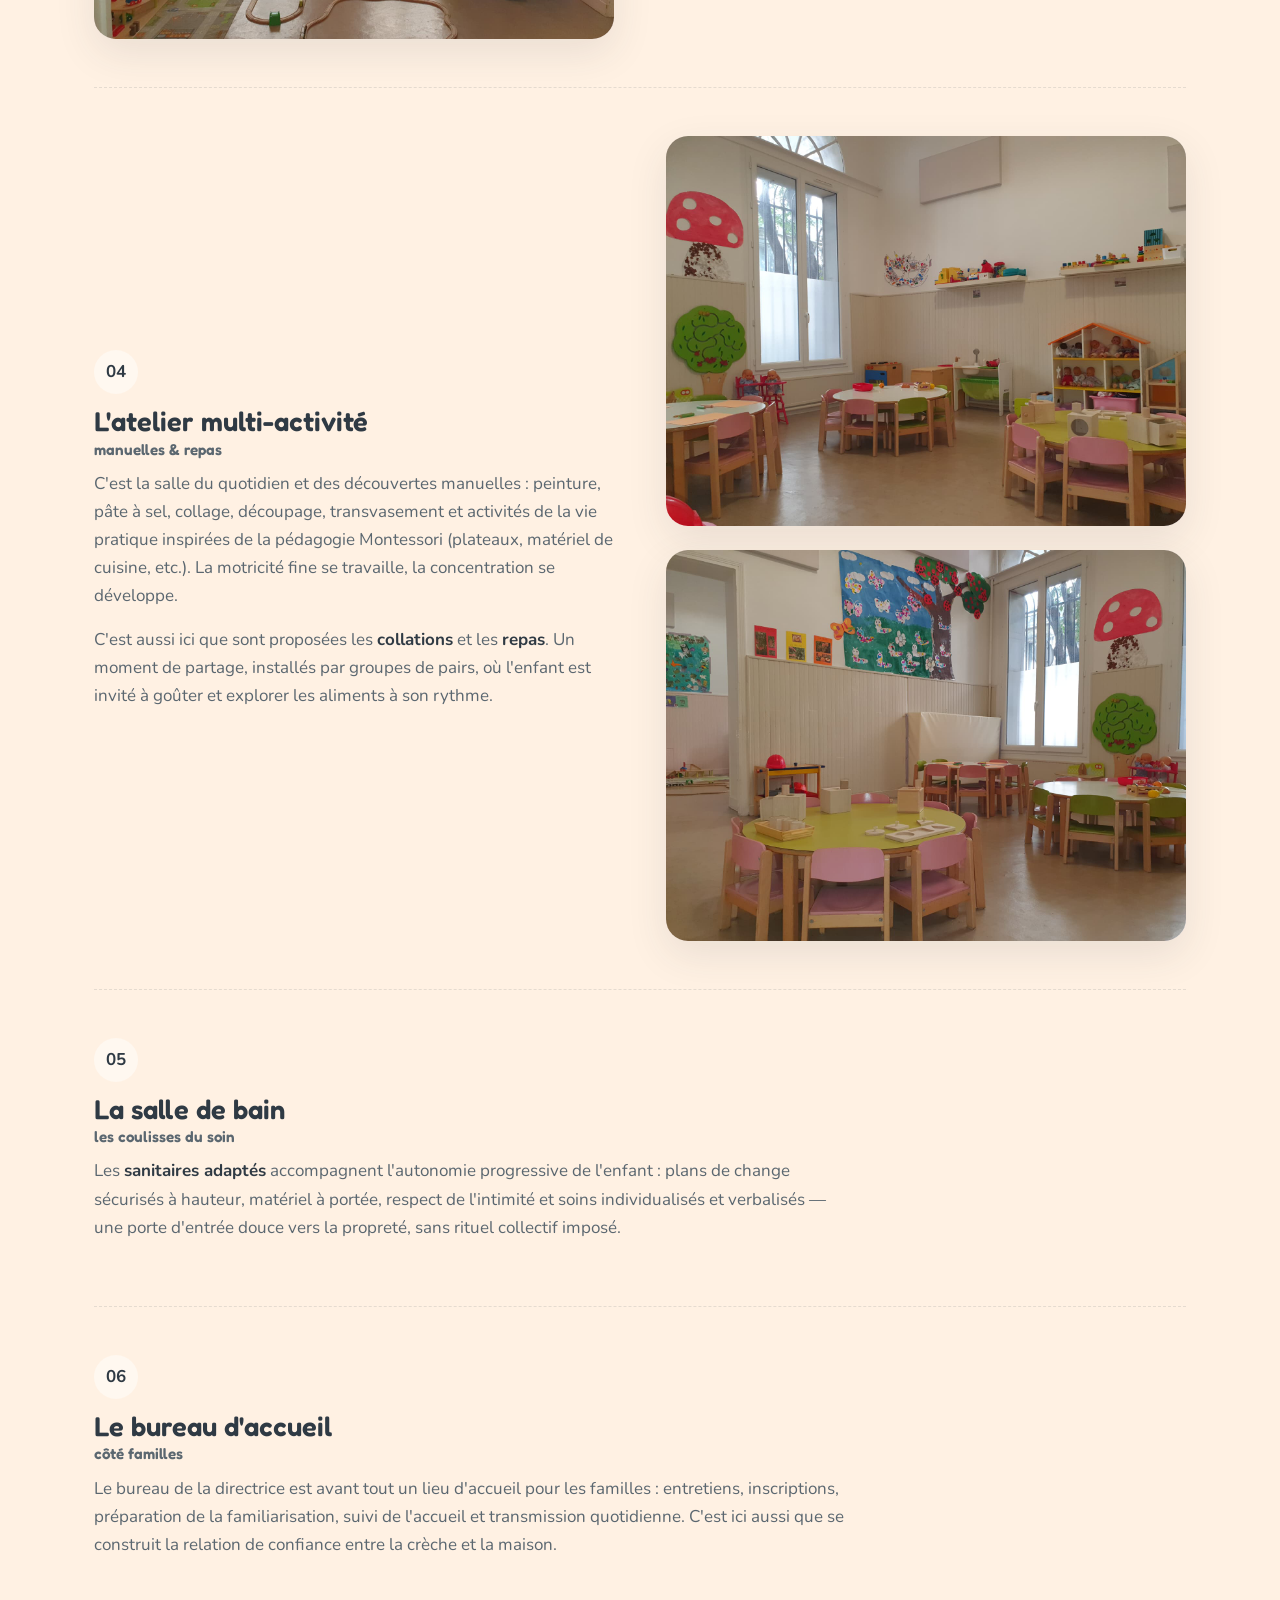
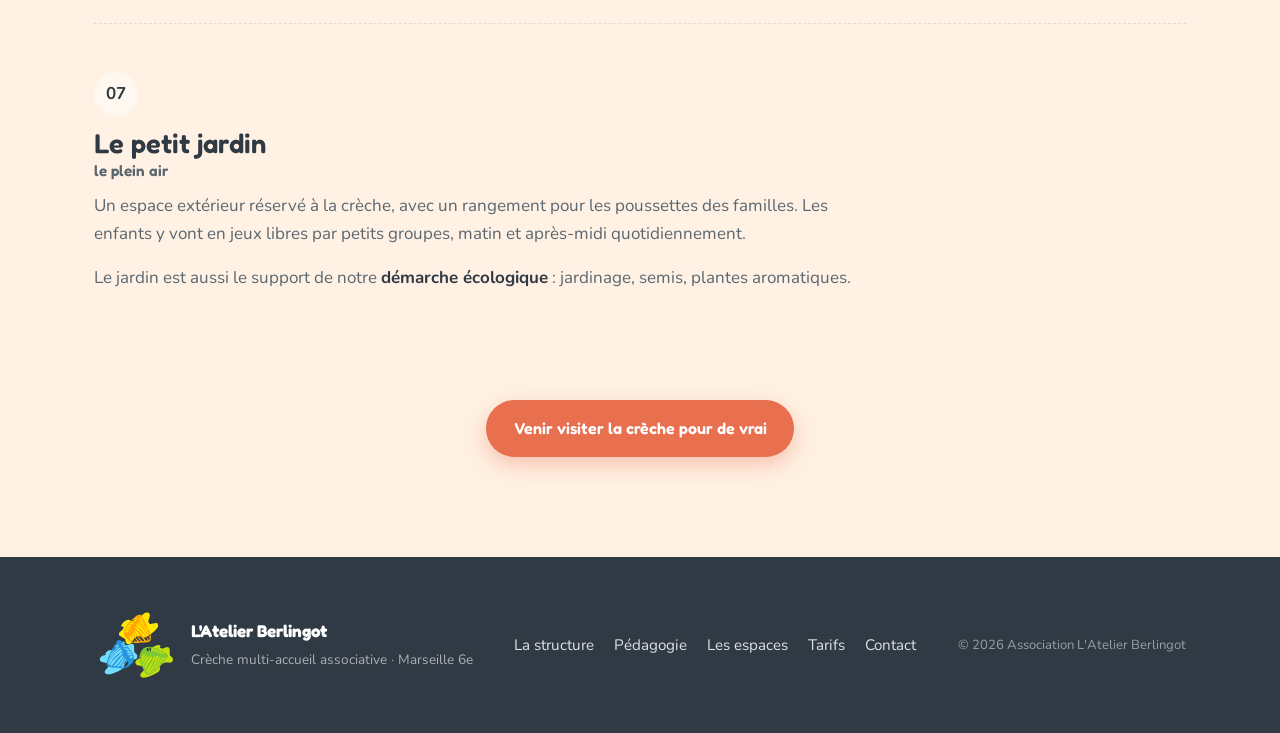
==== commit 9b808860: "Réordonne les espaces : salle de bain en 05, petit jardin en 07 Co-Authored-By: Claude <noreply@anth" ====
--- a/espaces.html
+++ b/espaces.html
@@ -261,18 +261,15 @@
             </div>
         </div>
 
-        <div class="space-row space-row--text-only" id="jardin">
+        <div class="space-row space-row--text-only" id="office-sanitaires">
             <div class="space-text">
                 <span class="space-num">05</span>
-                <h3>Le petit jardin <span class="space-sub">le plein air</span></h3>
-                <p>
-                    Un espace extérieur réservé à la crèche, avec un rangement pour les poussettes
-                    des familles. Les enfants y vont en jeux libres par petits groupes, matin et
-                    après-midi quotidiennement.
-                </p>
-                <p>
-                    Le jardin est aussi le support de notre <strong>démarche écologique</strong> :
-                    jardinage, semis, plantes aromatiques.
+                <h3>La salle de bain <span class="space-sub">les coulisses du soin</span></h3>
+                <p>
+                    Les <strong>sanitaires adaptés</strong> accompagnent l'autonomie progressive
+                    de l'enfant : plans de change sécurisés à hauteur, matériel à portée,
+                    respect de l'intimité et soins individualisés et verbalisés — une porte
+                    d'entrée douce vers la propreté, sans rituel collectif imposé.
                 </p>
             </div>
         </div>
@@ -290,15 +287,18 @@
             </div>
         </div>
 
-        <div class="space-row space-row--text-only" id="office-sanitaires">
+        <div class="space-row space-row--text-only" id="jardin">
             <div class="space-text">
                 <span class="space-num">07</span>
-                <h3>La salle de bain <span class="space-sub">les coulisses du soin</span></h3>
-                <p>
-                    Les <strong>sanitaires adaptés</strong> accompagnent l'autonomie progressive
-                    de l'enfant : plans de change sécurisés à hauteur, matériel à portée,
-                    respect de l'intimité et soins individualisés et verbalisés — une porte
-                    d'entrée douce vers la propreté, sans rituel collectif imposé.
+                <h3>Le petit jardin <span class="space-sub">le plein air</span></h3>
+                <p>
+                    Un espace extérieur réservé à la crèche, avec un rangement pour les poussettes
+                    des familles. Les enfants y vont en jeux libres par petits groupes, matin et
+                    après-midi quotidiennement.
+                </p>
+                <p>
+                    Le jardin est aussi le support de notre <strong>démarche écologique</strong> :
+                    jardinage, semis, plantes aromatiques.
                 </p>
             </div>
         </div>
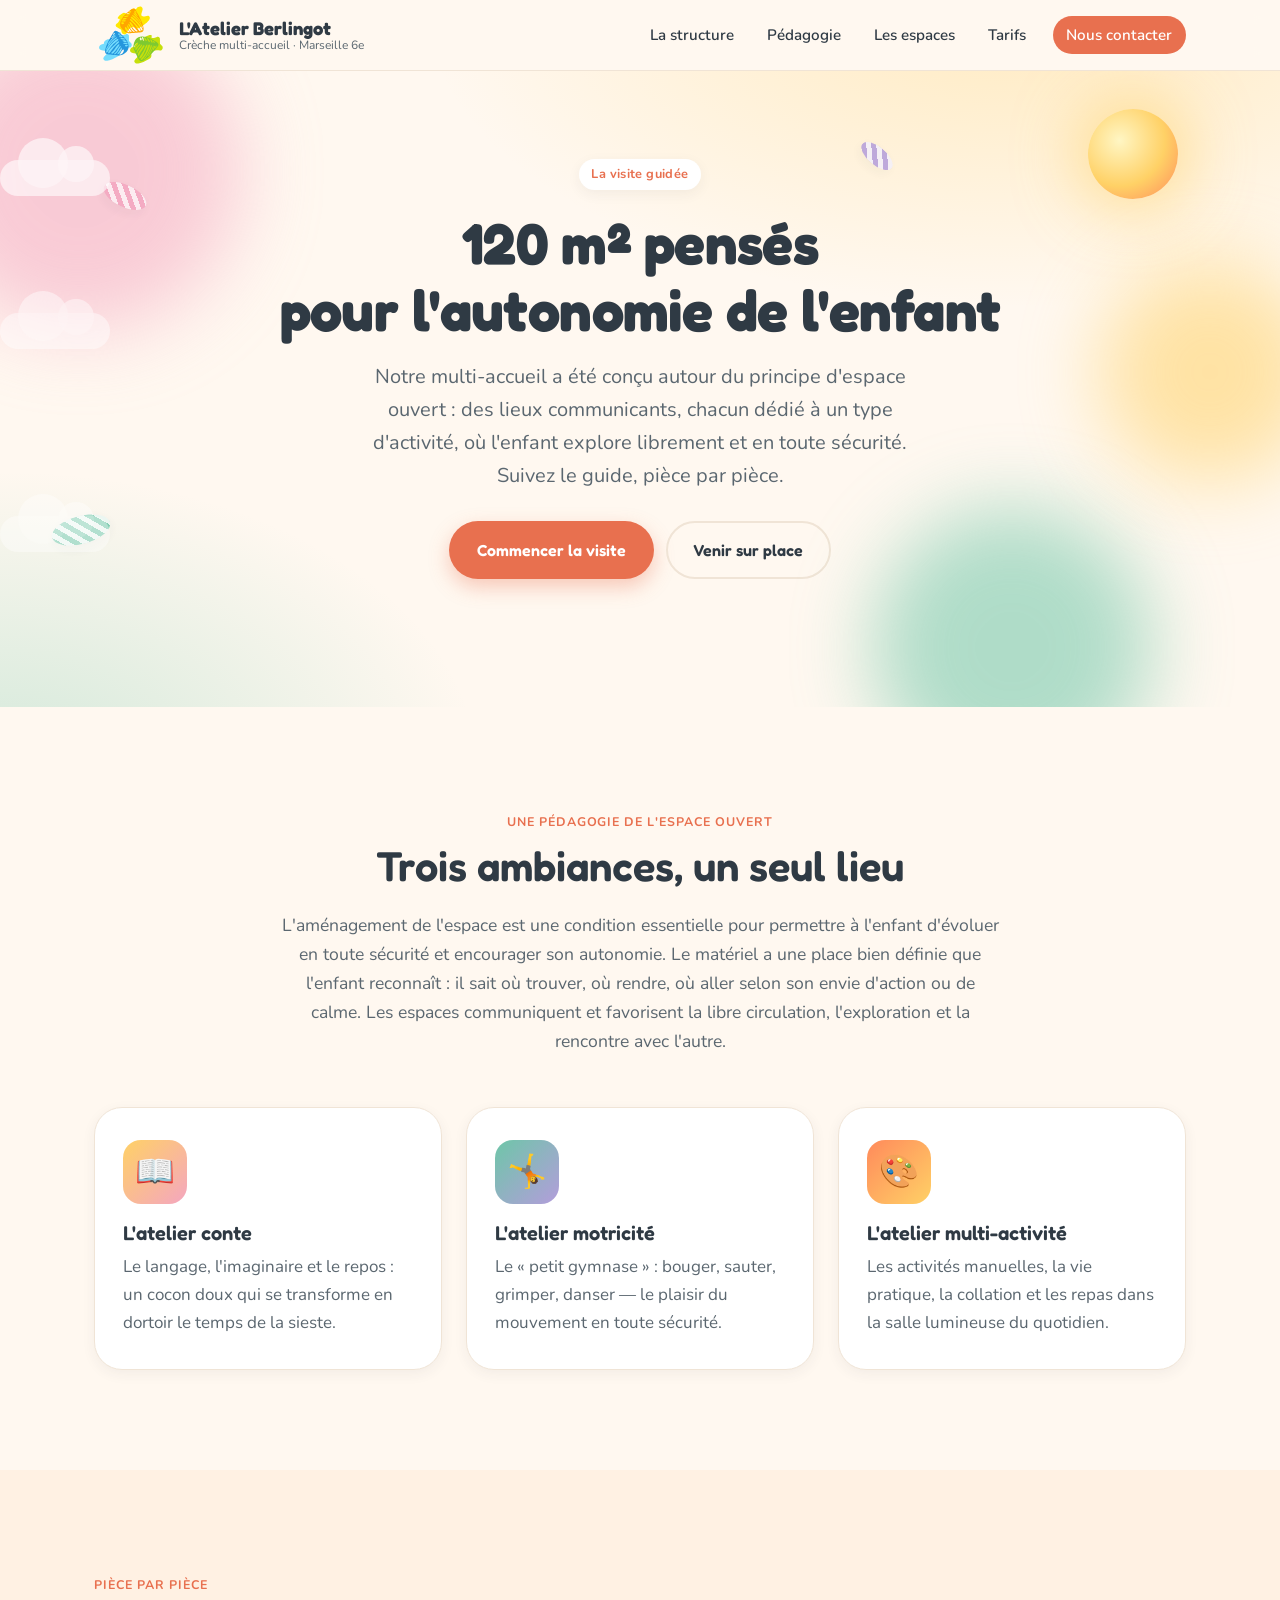
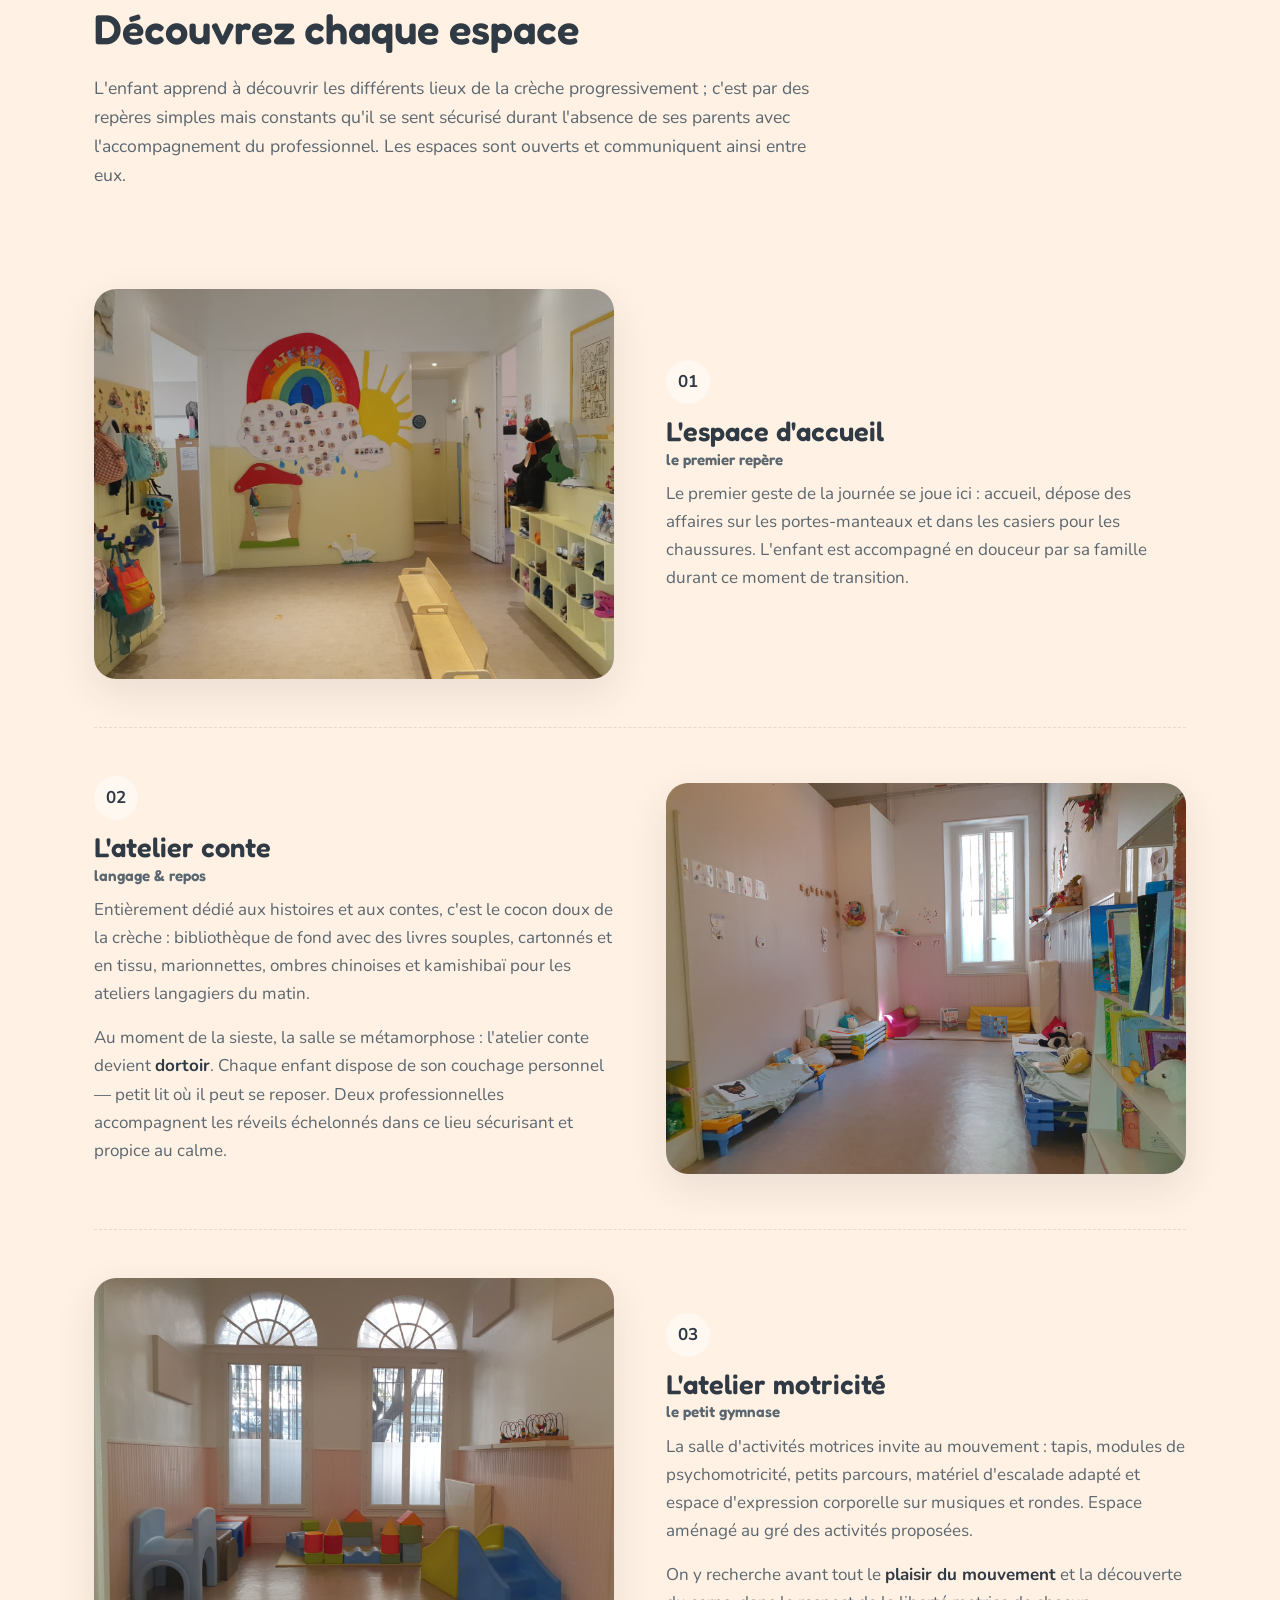
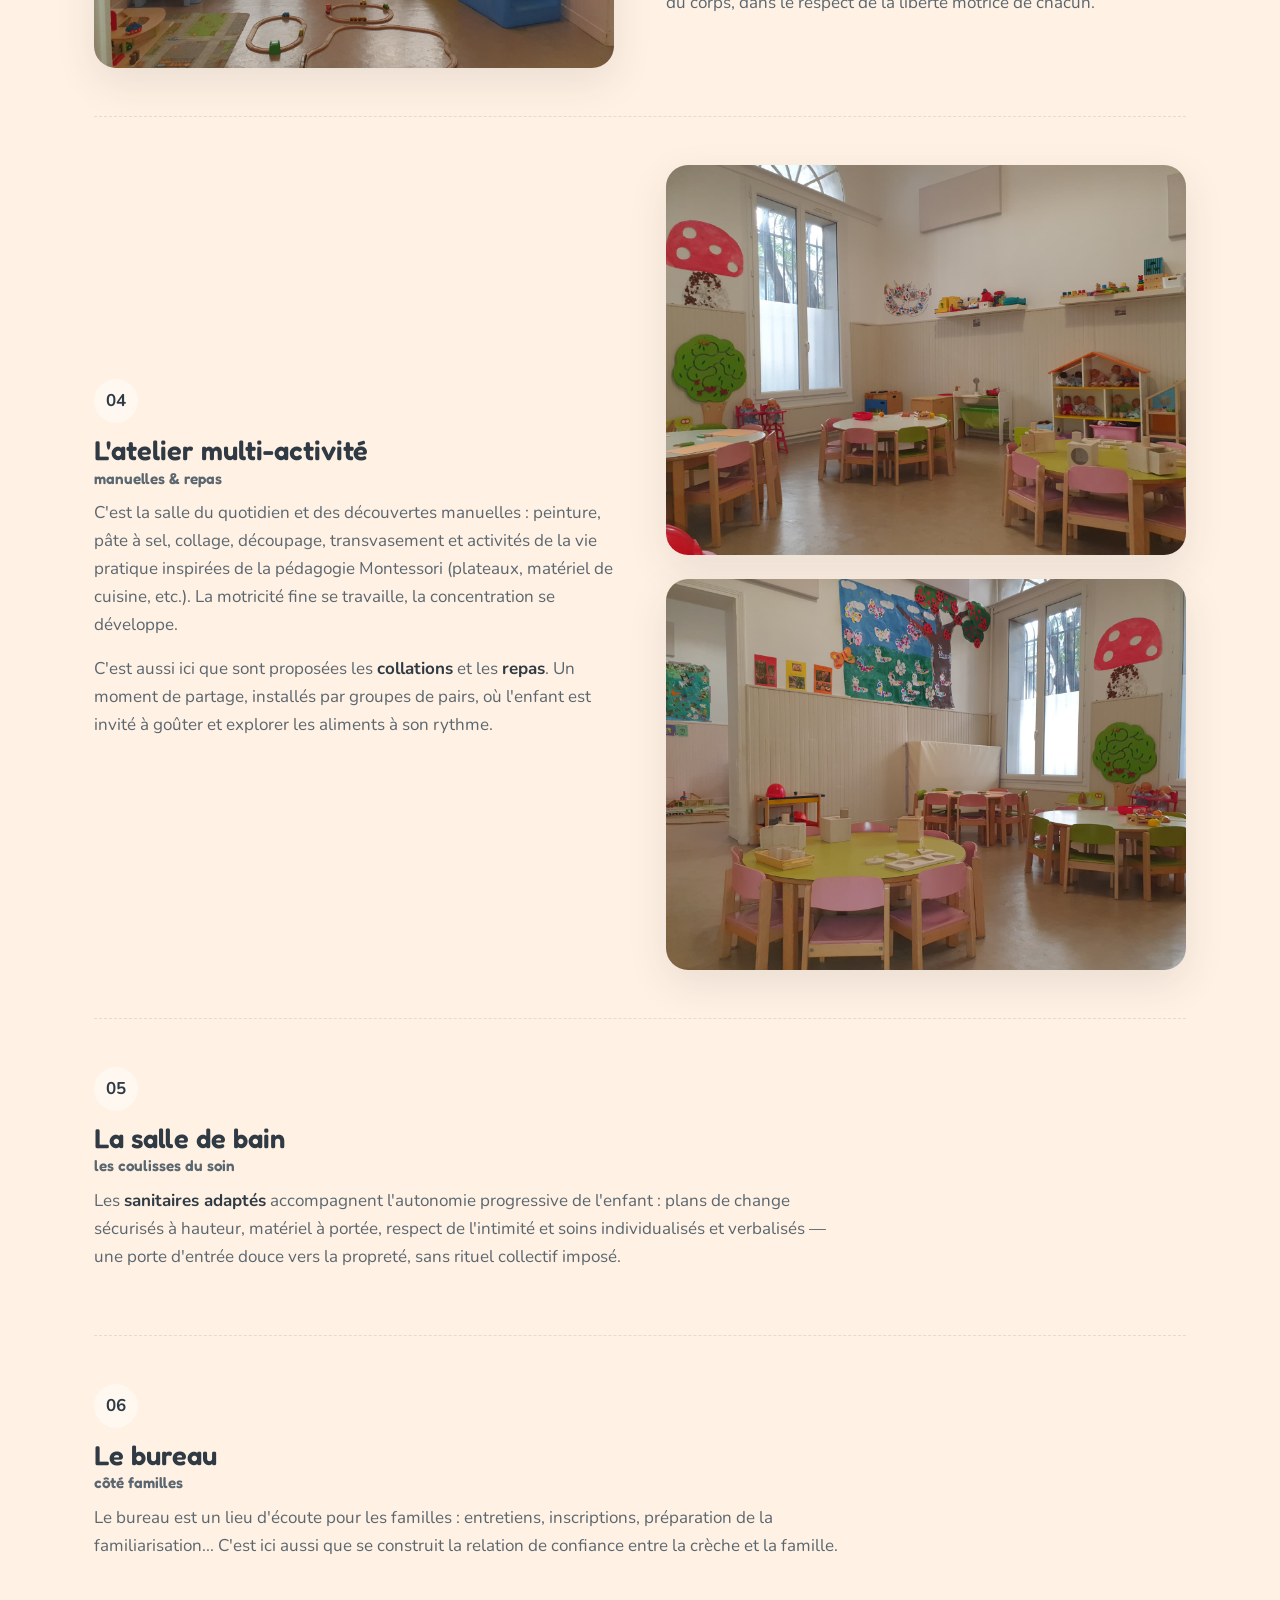
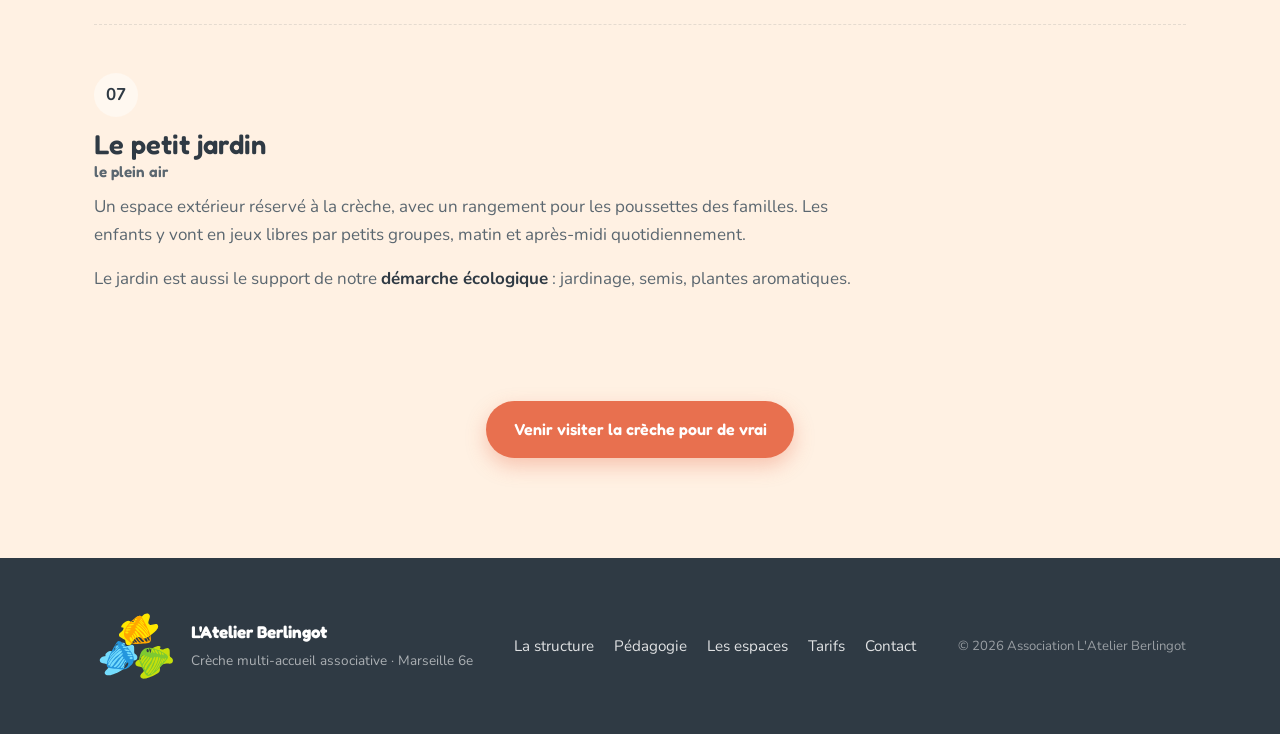
==== commit a6c2d9db: "Ajustements textuels espaces et mention « depuis 2009 » sur l'accueil Co-Authored-By: Claude <norepl" ====
--- a/espaces.html
+++ b/espaces.html
@@ -174,8 +174,7 @@
             <p class="section-intro">
                 L'enfant apprend à découvrir les différents lieux de la crèche progressivement ;
                 c'est par des repères simples mais constants qu'il se sent sécurisé durant
-                l'absence de ses parents avec l'accompagnement du professionnel.
-            </p>
+                l'absence de ses parents avec l'accompagnement du professionnel. Les espaces sont ouverts et communiquent ainsi entre eux.&nbsp;</p>
         </div>
 
         <div class="space-row" id="vestiaire">
@@ -207,8 +206,7 @@
                 <p>
                     Au moment de la sieste, la salle se métamorphose : l'atelier conte devient
                     <strong>dortoir</strong>. Chaque enfant dispose de son couchage personnel —
-                    petit lit où il peut se reposer avec ses
-                    doudous et sa sucette. Un à deux professionnels accompagnent les réveils
+                    petit lit où il peut se reposer. Deux professionnelles accompagnent les réveils
                     échelonnés dans ce lieu sécurisant et propice au calme.
                 </p>
             </div>
@@ -277,12 +275,11 @@
         <div class="space-row space-row--text-only" id="bureau">
             <div class="space-text">
                 <span class="space-num">06</span>
-                <h3>Le bureau d'accueil <span class="space-sub">côté familles</span></h3>
-                <p>
-                    Le bureau de la directrice est avant tout un lieu d'accueil pour les familles :
-                    entretiens, inscriptions, préparation de la familiarisation, suivi de l'accueil
-                    et transmission quotidienne. C'est ici aussi que se construit la relation de confiance
-                    entre la crèche et la maison.
+                <h3>Le bureau<span class="space-sub">côté familles</span></h3>
+                <p>
+                    Le bureau est un lieu d'écoute pour les familles :
+                    entretiens, inscriptions, préparation de la familiarisation... C'est ici aussi que se construit la relation de confiance
+                    entre la crèche et la famille.
                 </p>
             </div>
         </div>
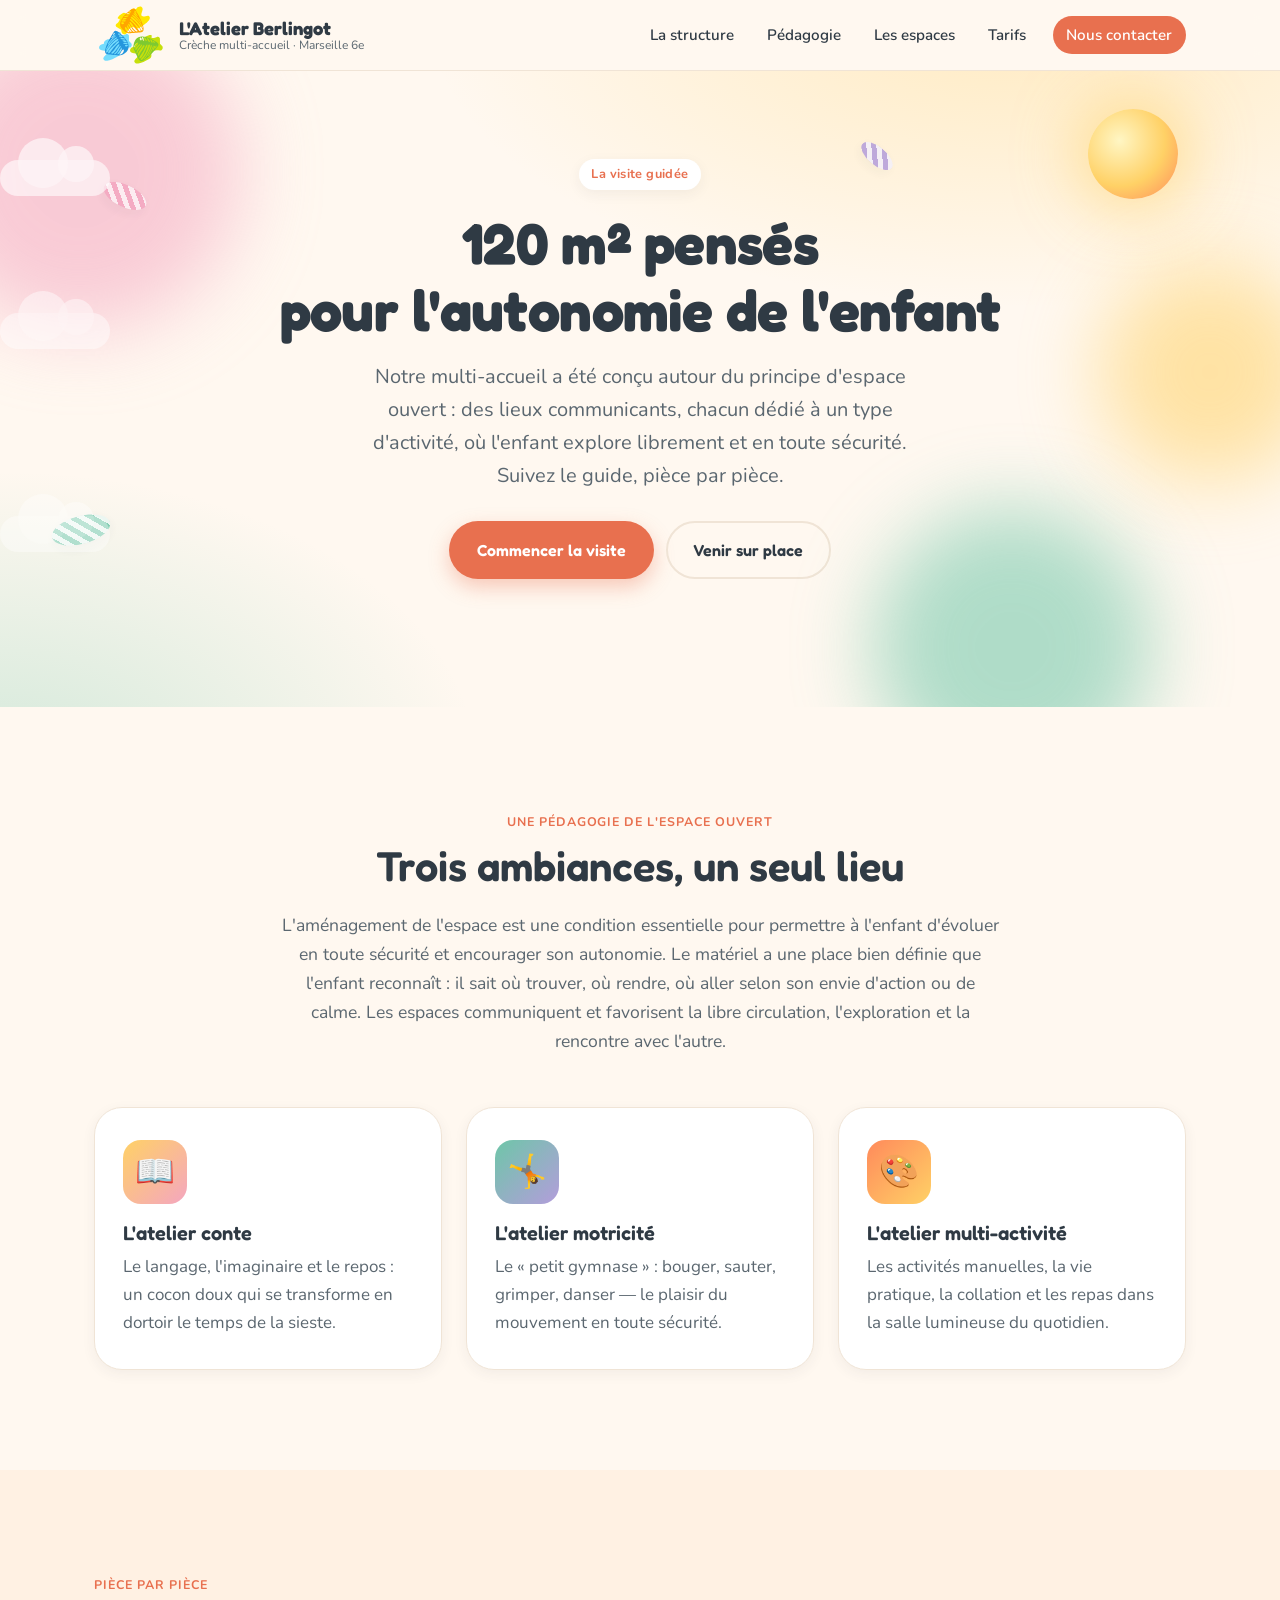
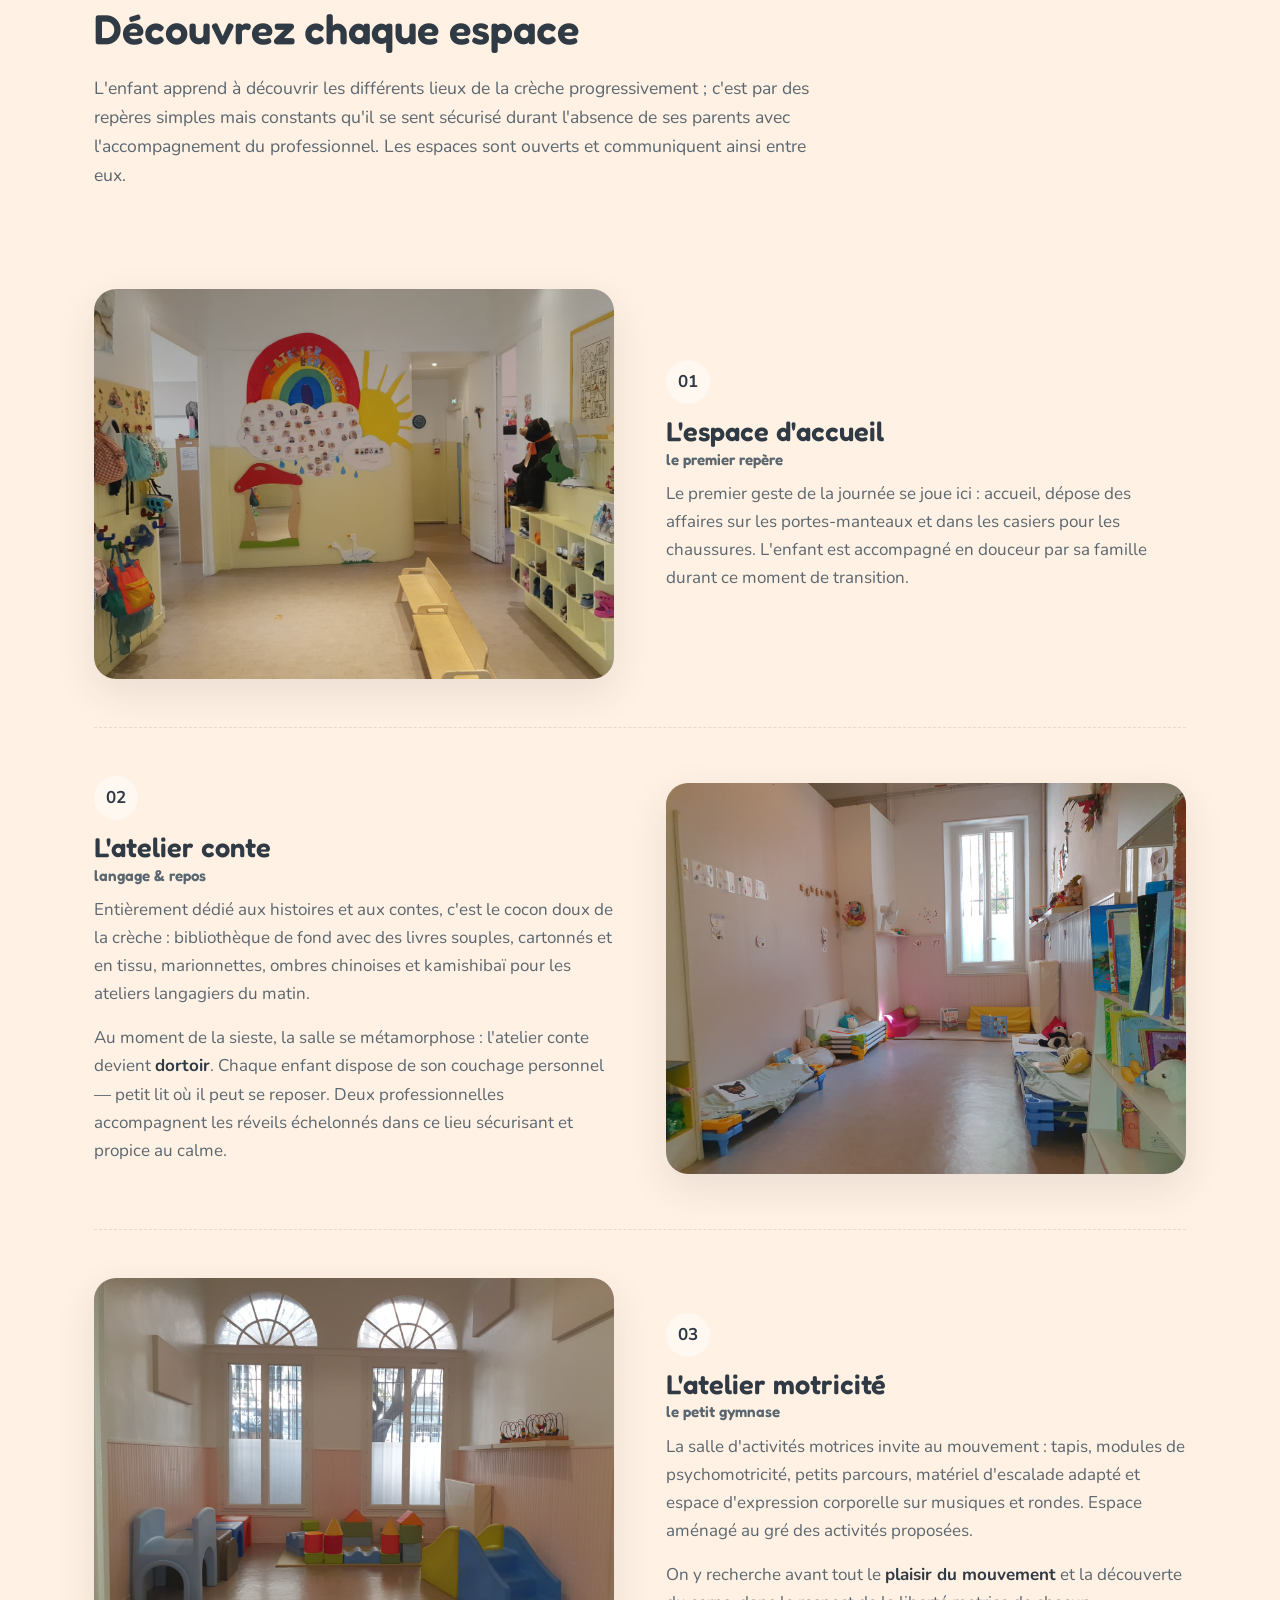
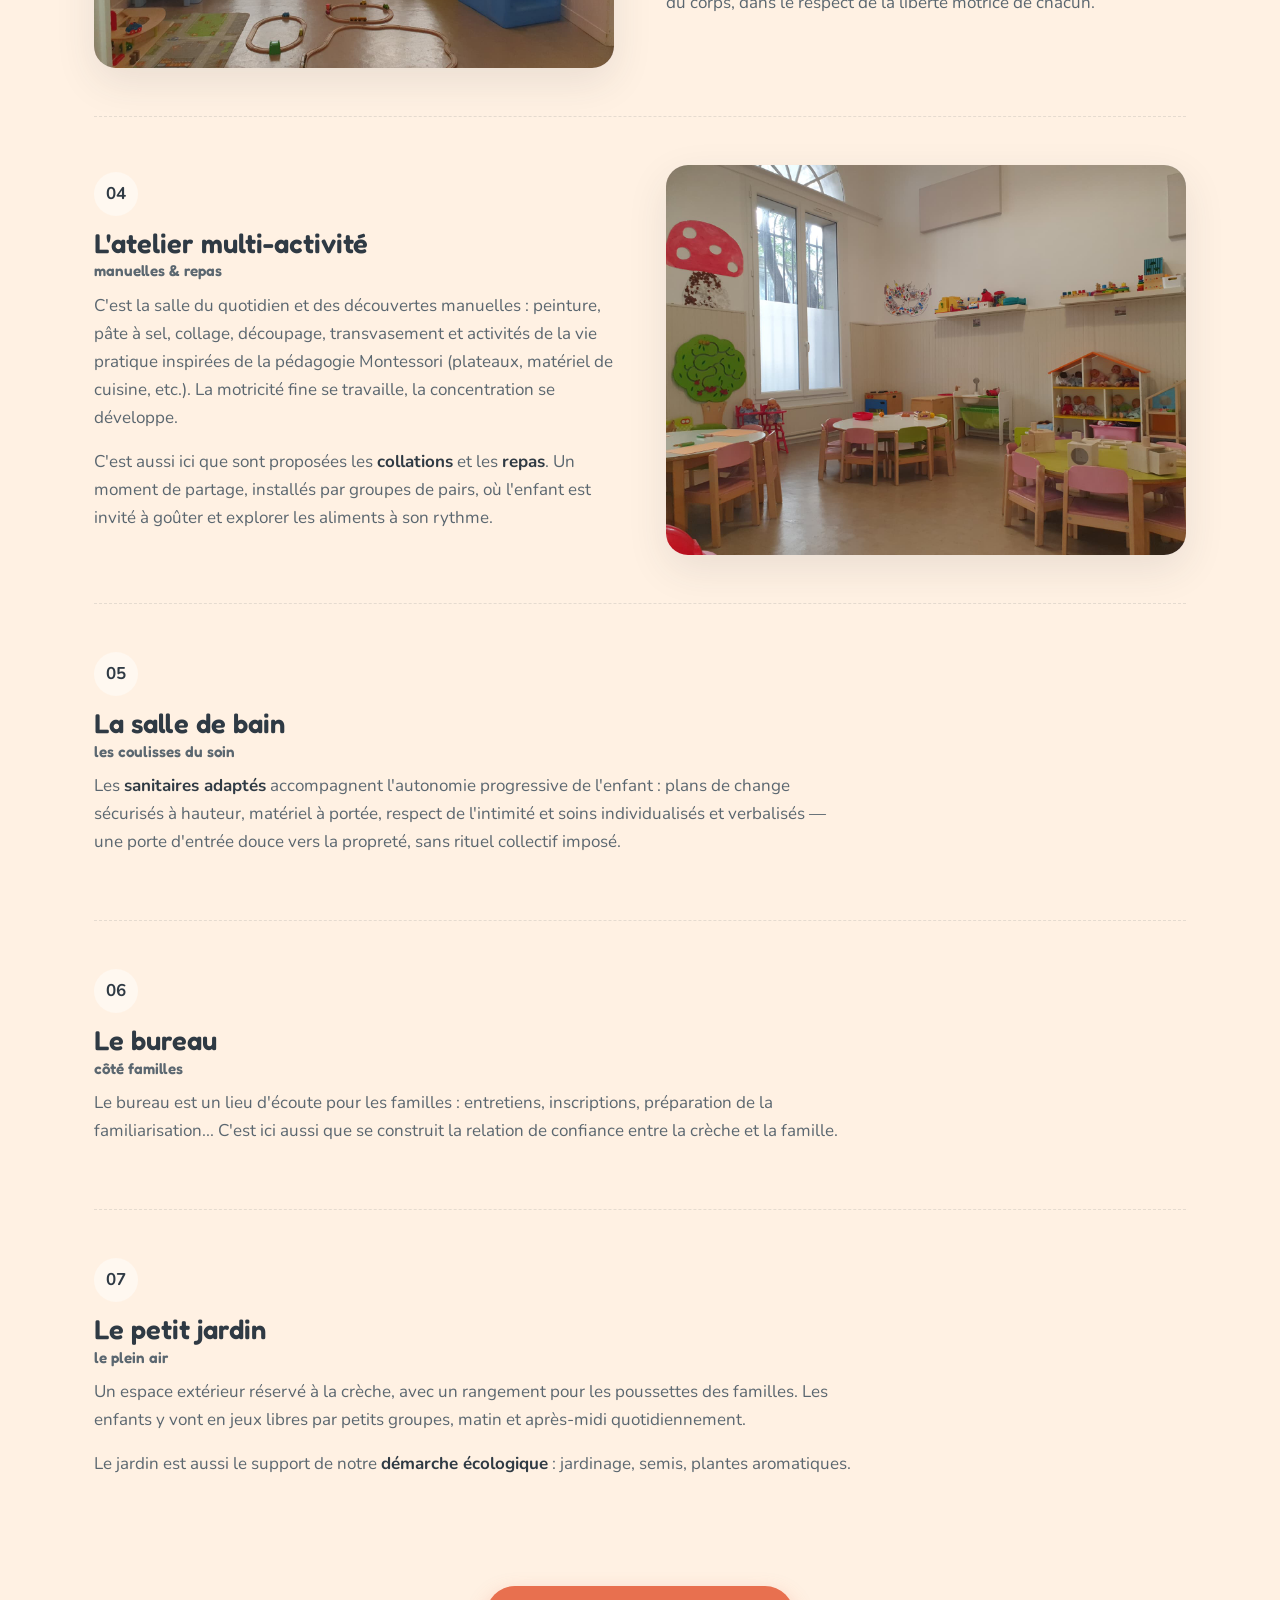
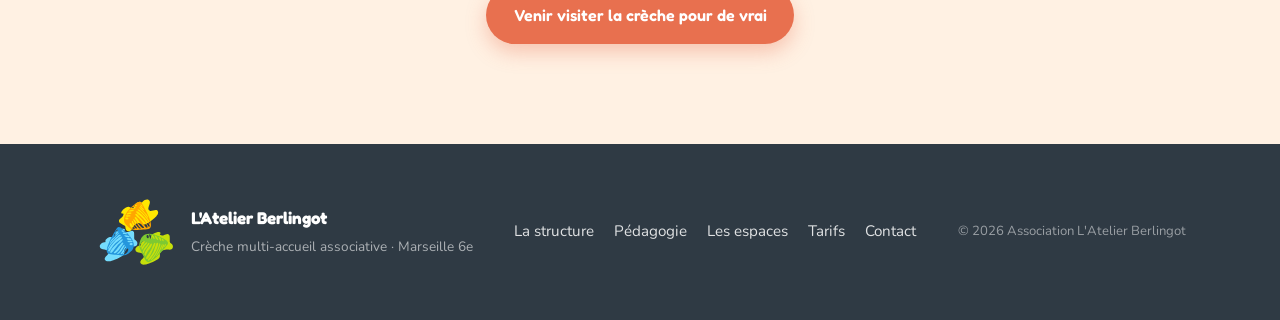
==== commit 23eb19f1: "Photo unique sur l'atelier multi-activité ; nouvelle photo hero (4:3) Co-Authored-By: Claude <norepl" ====
--- a/espaces.html
+++ b/espaces.html
@@ -233,14 +233,9 @@
         </div>
 
         <div class="space-row space-row--reverse" id="atelier-multi-activite">
-            <div class="space-photos">
-                <figure class="space-photo">
-                    <img src="assets/espaces/atelier-multi-1.jpg" alt="L'atelier multi-activité : les tables des ateliers manuels" loading="lazy" decoding="async">
-                </figure>
-                <figure class="space-photo">
-                    <img src="assets/espaces/atelier-multi-2.jpg" alt="L'atelier multi-activité : le coin repas et de vie pratique" loading="lazy" decoding="async">
-                </figure>
-            </div>
+            <figure class="space-photo">
+                <img src="assets/espaces/atelier-multi-1.jpg" alt="L'atelier multi-activité : les tables des ateliers manuels" loading="lazy" decoding="async">
+            </figure>
             <div class="space-text">
                 <span class="space-num">04</span>
                 <h3>L'atelier multi-activité <span class="space-sub">manuelles &amp; repas</span></h3>
--- a/css/styles.css
+++ b/css/styles.css
@@ -935,8 +935,7 @@
     border-bottom: 1px dashed color-mix(in srgb, var(--c-ink) 12%, transparent);
 }
 .space-row:last-of-type { border-bottom: none; }
-.space-row--reverse .space-photo,
-.space-row--reverse .space-photos { order: 2; }
+.space-row--reverse .space-photo { order: 2; }
 .space-row--text-only { grid-template-columns: 1fr; }
 .space-row--text-only .space-text { max-width: 760px; }
 .space-photo {
@@ -958,10 +957,6 @@
 }
 .space-row:hover .space-photo img { transform: scale(1.03); }
 .space-photo img.photo-missing { display: none; }
-.space-photos {
-    display: grid;
-    gap: clamp(16px, 2vw, 24px);
-}
 .space-photo figcaption {
     position: absolute;
     inset: 0;
@@ -1007,6 +1002,5 @@
 .space-text p { color: var(--c-ink-soft); }
 @media (max-width: 860px) {
     .space-row { grid-template-columns: 1fr; }
-    .space-row--reverse .space-photo,
-    .space-row--reverse .space-photos { order: 0; }
-}
+    .space-row--reverse .space-photo { order: 0; }
+}
